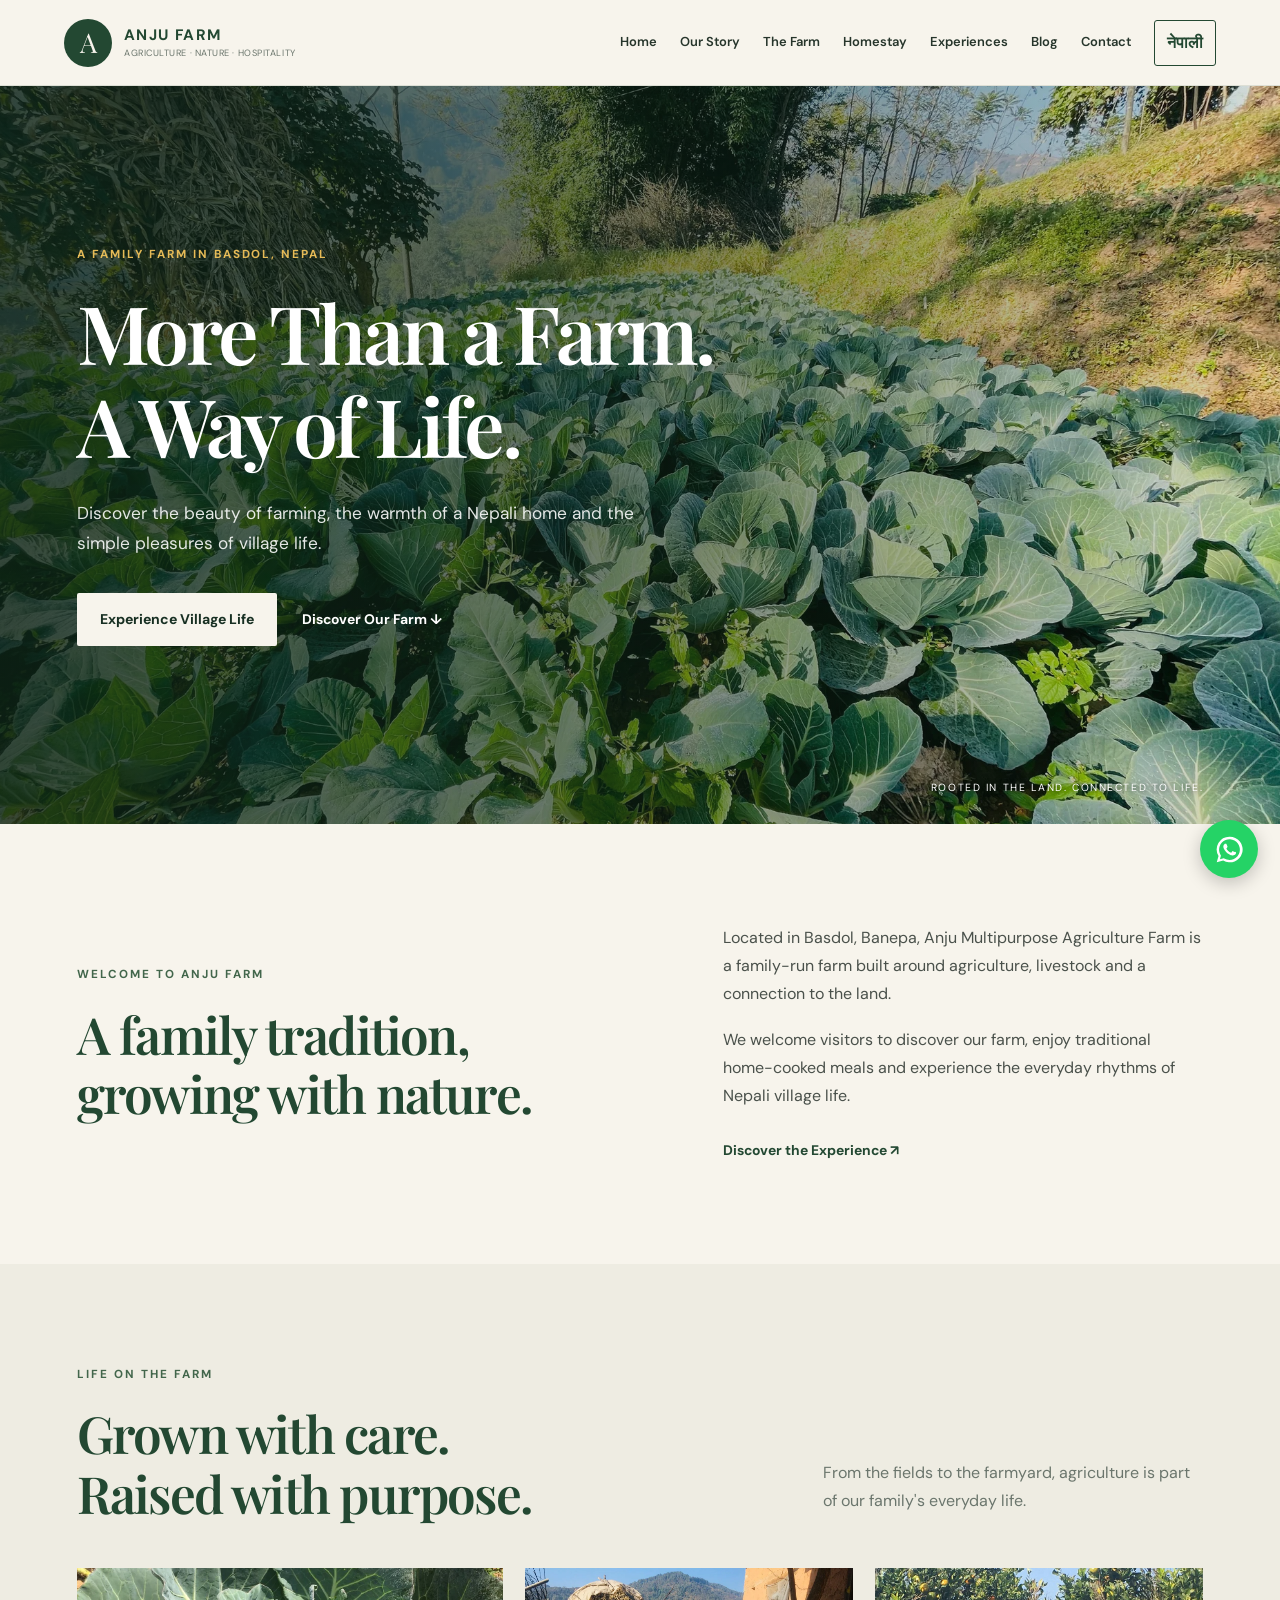
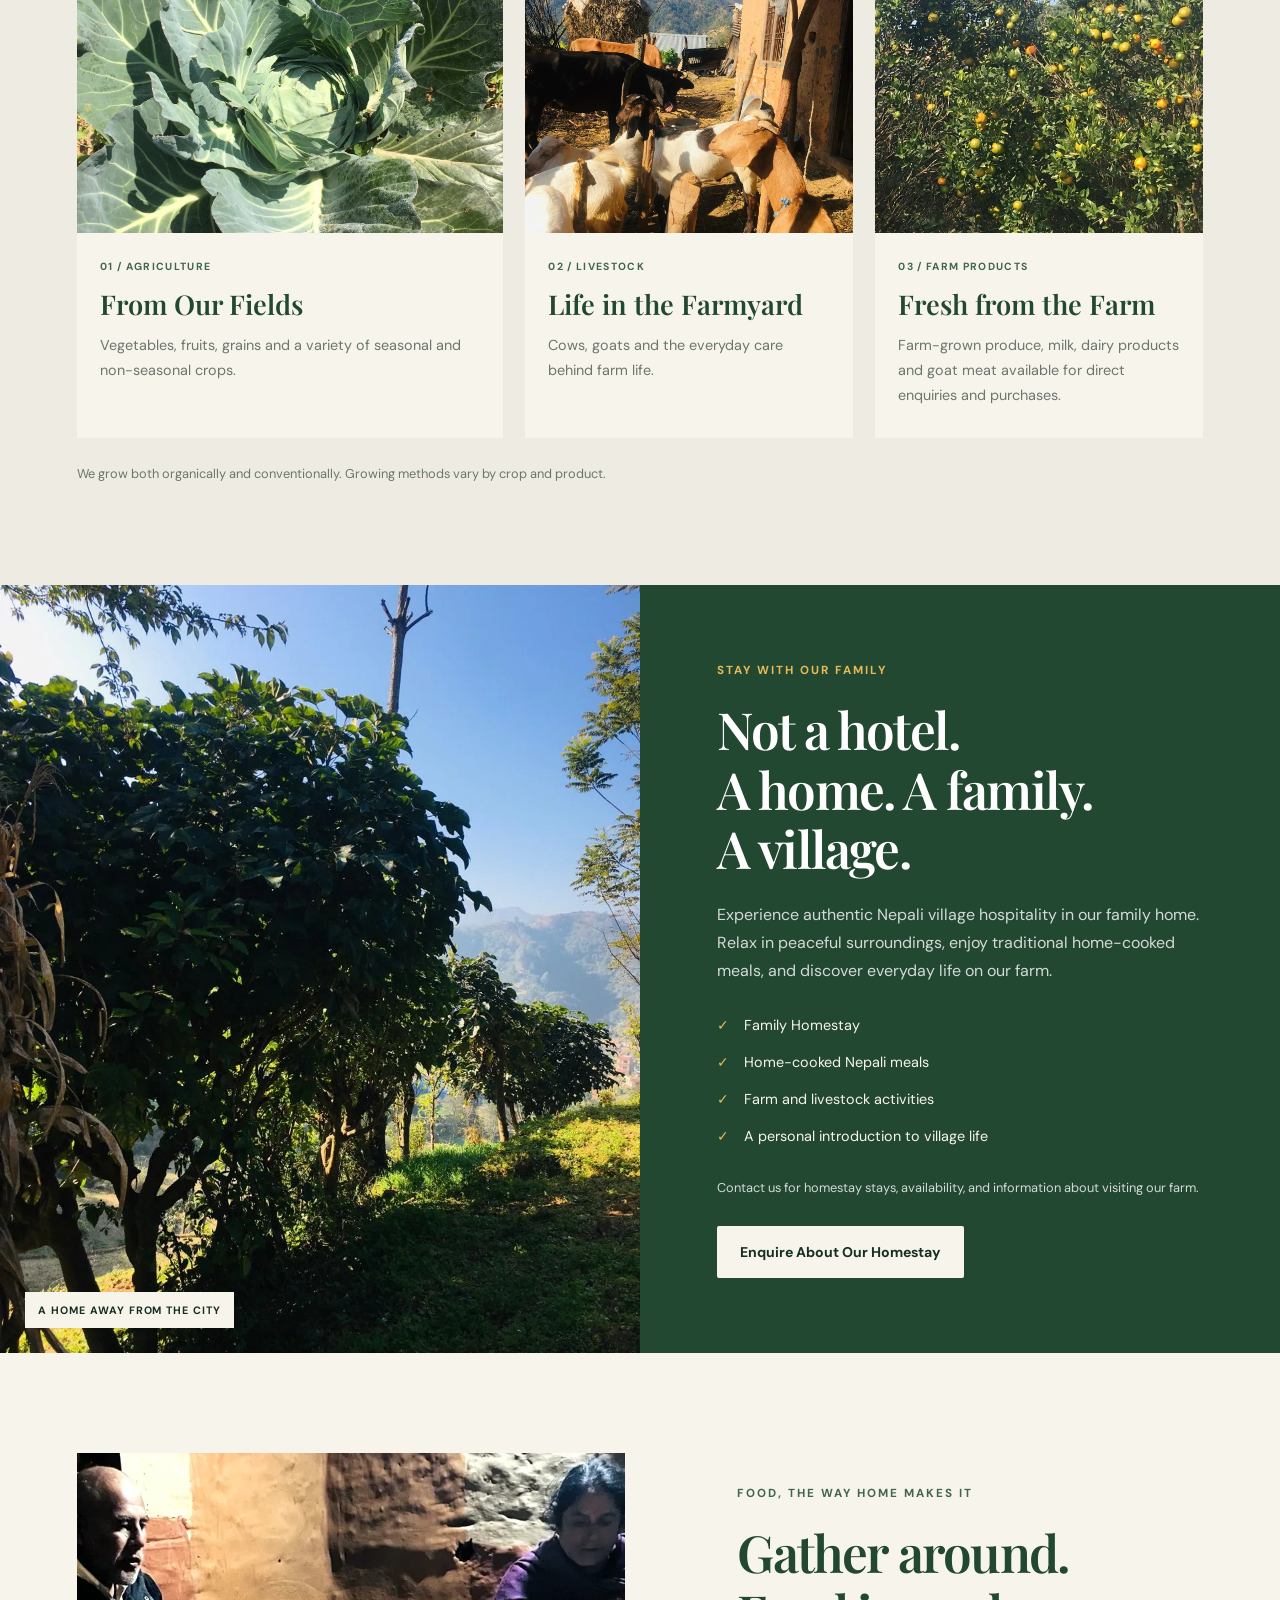
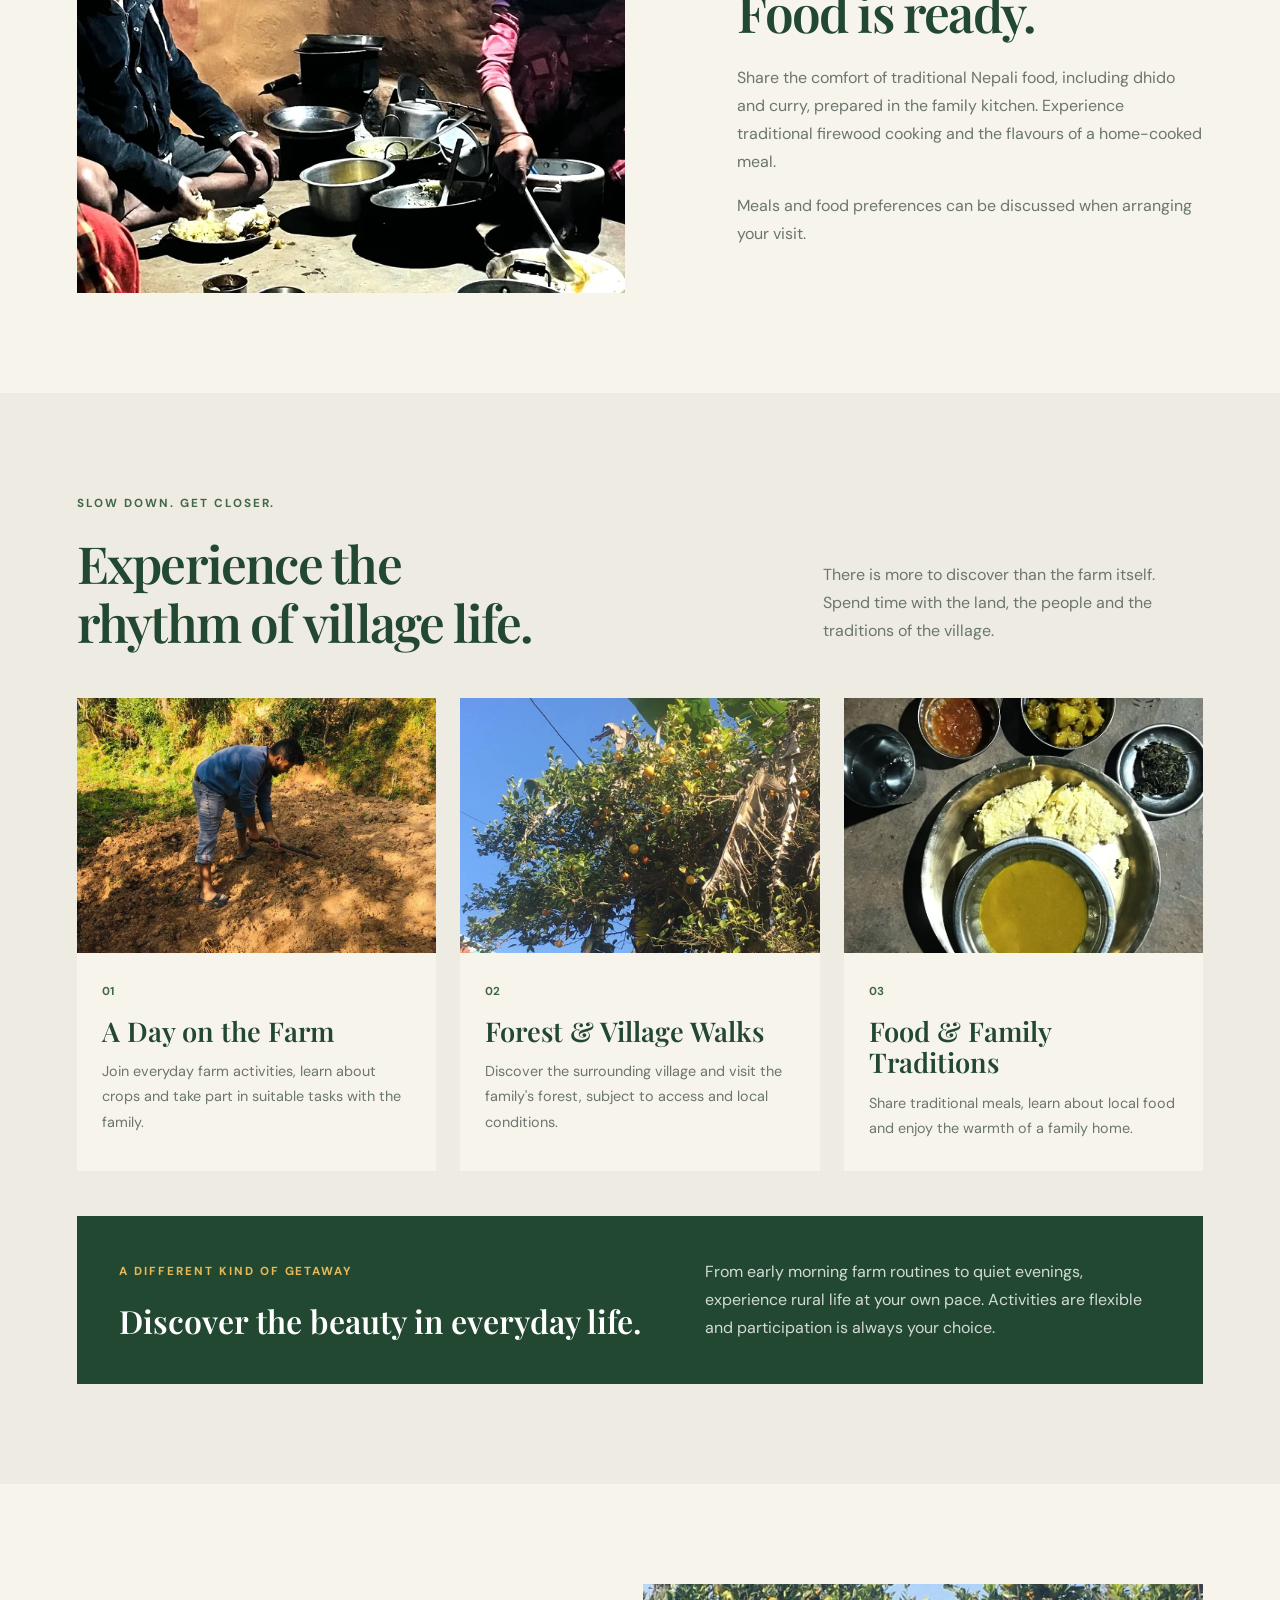
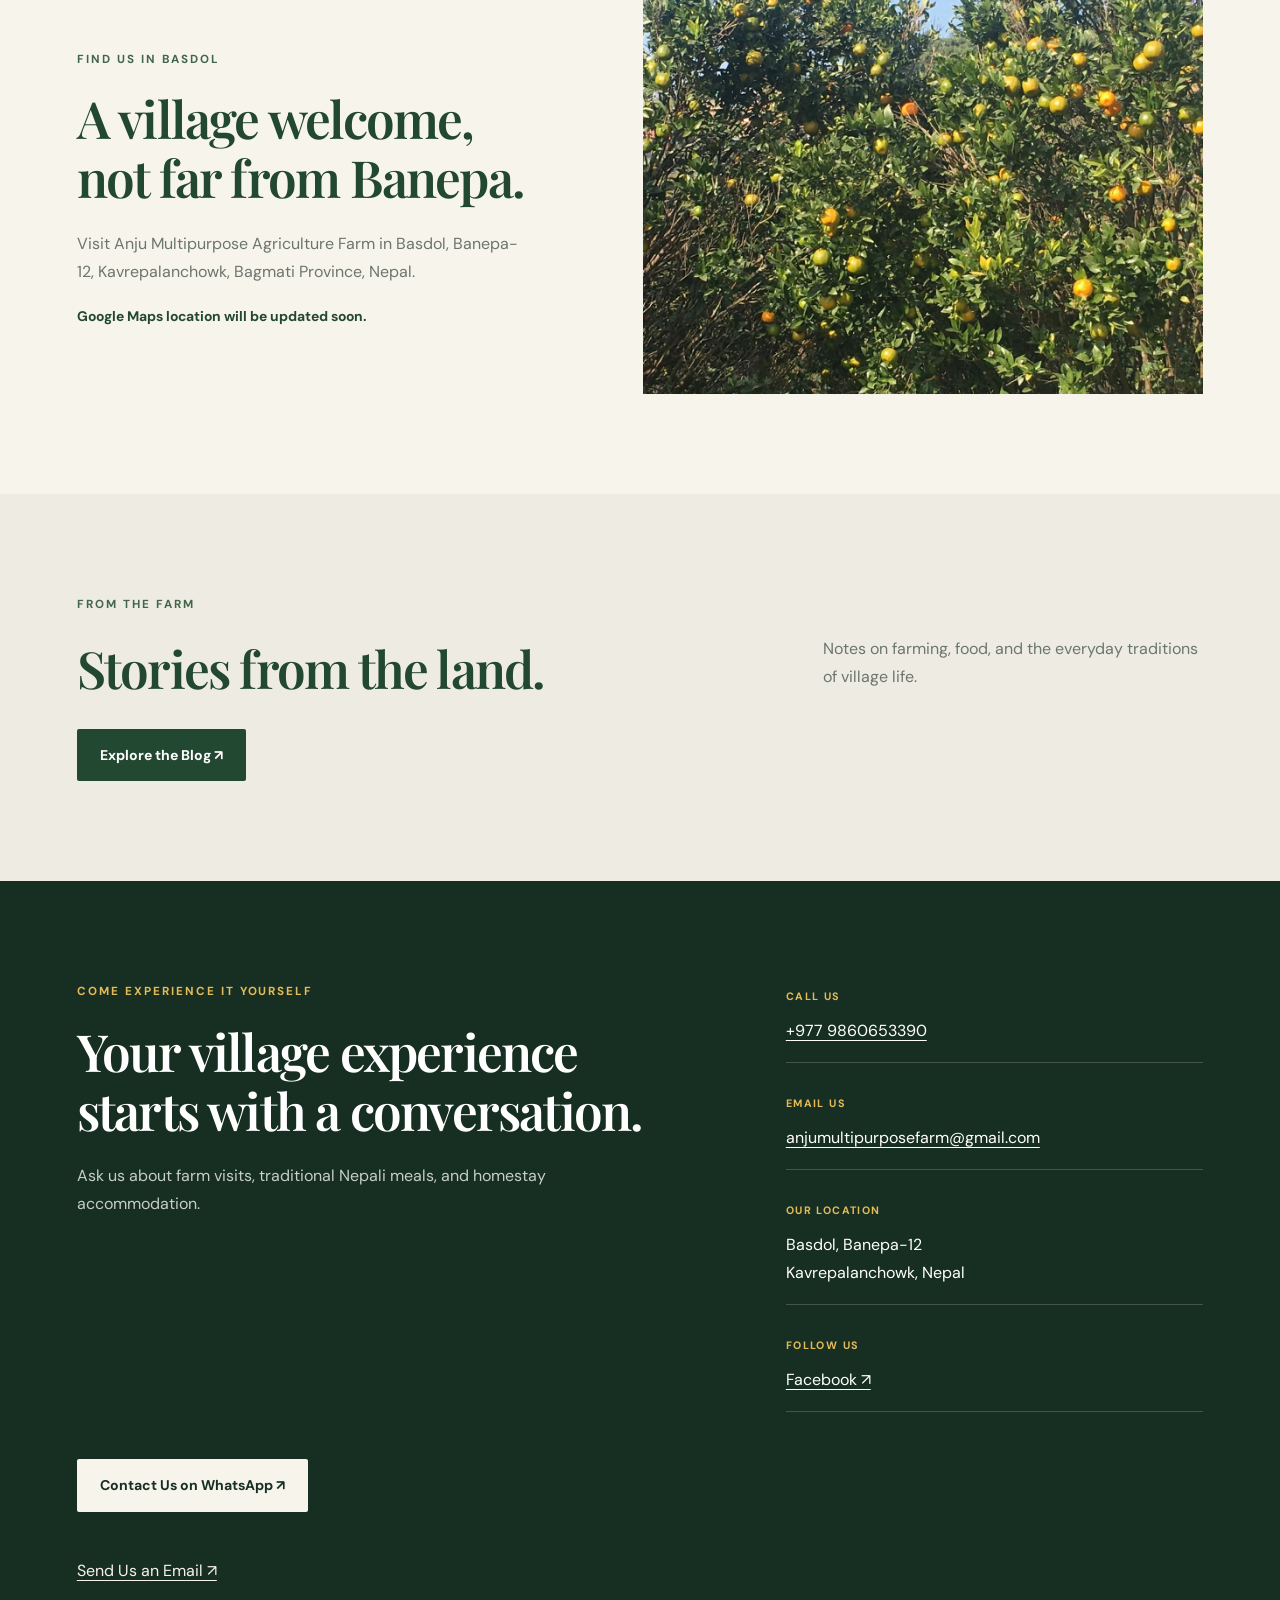
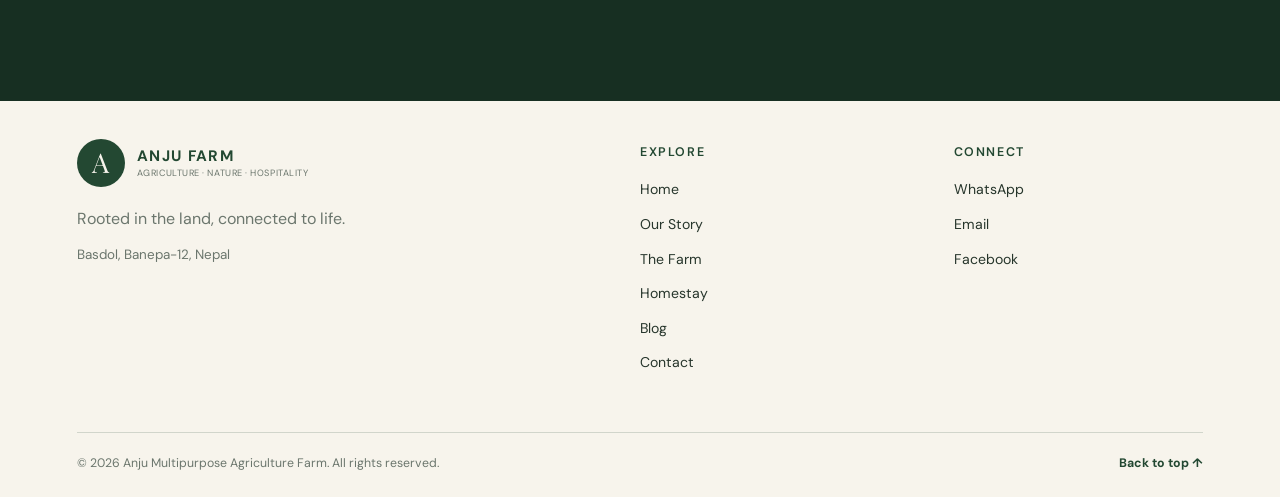
==== index.html @ e429a169 "fix nepali" ====
<!DOCTYPE html>

<html lang="en">
<head>
<meta charset="utf-8"/>
<meta content="width=device-width, initial-scale=1.0" name="viewport"/>
<meta content="#234832" name="theme-color"/>
<title>Anju Multipurpose Agriculture Farm | Farm &amp; Homestay in Basdol</title>
<meta content="Discover Anju Multipurpose Agriculture Farm in Basdol, Banepa, Nepal. Explore family farming, fresh farm products, livestock, traditional Nepali food and homestay experiences." name="description"/>
<link href="https://anjumultipurposefarm.com/" rel="canonical"/>
<meta content="Anju Multipurpose Agriculture Farm | Farm &amp; Homestay in Basdol" property="og:title"/>
<meta content="Experience family farming, traditional Nepali food and homestay experiences in Basdol, Banepa, Nepal." property="og:description"/>
<meta content="https://anjumultipurposefarm.com/" property="og:url"/>
<link href="images/favicon.svg" rel="icon" type="image/svg+xml"/>
<link href="https://fonts.googleapis.com" rel="preconnect"/>
<link crossorigin="" href="https://fonts.gstatic.com" rel="preconnect"/>
<link href="https://fonts.googleapis.com/css2?family=DM+Sans:wght@400;500;600;700&amp;family=Playfair+Display:wght@500;600;700&amp;display=swap" rel="stylesheet"/>
<link href="css/style.css" rel="stylesheet"/>
<script defer="" src="js/script.js?v=ne-final-2"></script>
</head>
<body>
<header class="site-header">
<a aria-label="Anju Farm home" class="brand" href="#home">
<span class="brand-mark">A</span>
<span class="brand-text">
<strong data-en="ANJU FARM" data-ne="अञ्जु फार्म">ANJU FARM</strong>
<small data-en="AGRICULTURE · NATURE · HOSPITALITY" data-ne="कृषि · प्रकृति · आतिथ्य">AGRICULTURE · NATURE · HOSPITALITY</small>
</span>
</a>
<button aria-expanded="false" aria-label="Open navigation" class="menu-toggle" id="menu-toggle">
<span></span><span></span><span></span>
</button>
<nav class="nav-links" id="nav-links">
<a data-en="Home" data-ne="गृहपृष्ठ" href="#home">Home</a>
<a data-en="Our Story" data-ne="हाम्रो कथा" href="#about">Our Story</a>
<a data-en="The Farm" data-ne="हाम्रो फार्म" href="#farm">The Farm</a>
<a data-en="Homestay" data-ne="होमस्टे" href="#homestay">Homestay</a>
<a data-en="Experiences" data-ne="अनुभवहरू" href="#experiences">Experiences</a>
<a data-en="Blog" data-ne="ब्लग" href="blog.html">Blog</a>
<a data-en="Contact" data-ne="सम्पर्क" href="#contact">Contact</a>
<button aria-label="Switch language" class="language-toggle" id="language-toggle" type="button">नेपाली</button>
</nav>
</header>
<main>
<section class="hero" id="home">
<div class="hero-background"></div>
<div class="hero-content">
<span class="eyebrow light-eyebrow" data-en="A FAMILY FARM IN BASDOL, NEPAL" data-ne="नेपालको बाँसडोलमा अवस्थित पारिवारिक कृषि फार्म">A FAMILY FARM IN BASDOL, NEPAL</span>
<h1 data-en="More Than a Farm.&lt;br&gt;A Way of Life." data-ne="फार्म मात्र होइन।&lt;br&gt;जीवन जिउने एउटा शैली।">More Than a Farm.<br/>A Way of Life.</h1>
<p data-en="Discover the beauty of farming, the warmth of a Nepali home and the simple pleasures of village life." data-ne="खेतीपातीको सौन्दर्य, नेपाली घरको आत्मीयता र गाउँले जीवनका ससाना खुसीहरू अनुभव गर्नुहोस्।">Discover the beauty of farming, the warmth of a Nepali home and the simple pleasures of village life.</p>
<div class="hero-actions">
<a class="button button-light" data-en="Experience Village Life" data-ne="गाउँले जीवनको अनुभव लिनुहोस्" href="#homestay">Experience Village Life</a>
<a class="text-link light-link" data-en="Discover Our Farm ↓" data-ne="हाम्रो फार्म घुम्नुहोस् ↓" href="#farm">Discover Our Farm ↓</a>
</div>
</div>
<div class="hero-caption">
<span data-en="ROOTED IN THE LAND. CONNECTED TO LIFE." data-ne="माटोसँग जोडिएको। जीवनसँग गाँसिएको।">ROOTED IN THE LAND. CONNECTED TO LIFE.</span>
</div>
</section>
<section class="intro section-padding" id="about">
<div class="intro-copy">
<span class="eyebrow" data-en="WELCOME TO ANJU FARM" data-ne="अञ्जु फार्ममा स्वागत छ">WELCOME TO ANJU FARM</span>
<h2 data-en="A family tradition, growing with nature." data-ne="प्रकृतिसँगै मौलाउँदै आएको हाम्रो पारिवारिक परम्परा।">A family tradition, growing with nature.</h2>
</div>
<div class="intro-description">
<p data-en="Located in Basdol, Banepa, Anju Multipurpose Agriculture Farm is a family-run farm built around agriculture, livestock and a connection to the land." data-ne="बनेपाको बाँसडोलमा अवस्थित अञ्जु बहुउद्देश्यीय कृषि फार्म खेतीपाती, पशुपालन र माटोसँगको गहिरो सम्बन्धमा आधारित पारिवारिक फार्म हो।">Located in Basdol, Banepa, Anju Multipurpose Agriculture Farm is a family-run farm built around agriculture, livestock and a connection to the land.</p>
<p data-en="We welcome visitors to discover our farm, enjoy traditional home-cooked meals and experience the everyday rhythms of Nepali village life." data-ne="हाम्रो फार्म घुम्न, घरमै पकाइएका परम्परागत नेपाली परिकारको स्वाद लिन र गाउँले जीवनको दैनिकी नजिकबाट अनुभव गर्न हामी तपाईंलाई हार्दिक स्वागत गर्दछौँ।">We welcome visitors to discover our farm, enjoy traditional home-cooked meals and experience the everyday rhythms of Nepali village life.</p>
<a class="text-link" data-en="Discover the Experience ↗" data-ne="अनुभवहरूबारे जान्नुहोस् ↗" href="#experiences">Discover the Experience ↗</a>
</div>
</section>
<section class="farm-section section-padding" id="farm">
<div class="section-heading">
<div>
<span class="eyebrow" data-en="LIFE ON THE FARM" data-ne="हाम्रो फार्मको दैनिकी">LIFE ON THE FARM</span>
<h2 data-en="Grown with care.&lt;br&gt;Raised with purpose." data-ne="माया र मेहनतले उब्जाइएको।&lt;br&gt;स्याहारले हुर्काइएको।">Grown with care.<br/>Raised with purpose.</h2>
</div>
<p data-en="From the fields to the farmyard, agriculture is part of our family's everyday life." data-ne="खेतबारीदेखि गोठसम्म, खेतीपाती र पशुपालन हाम्रो परिवारको दैनिकीसँग जोडिएका छन्।">From the fields to the farmyard, agriculture is part of our family's everyday life.</p>
</div>
<div class="farm-grid">
<article class="farm-card farm-card-large">
<img alt="Cabbage growing at Anju Multipurpose Agriculture Farm" loading="lazy" src="images/cabbage-cultivation.webp"/>
<div class="farm-card-content">
<span class="card-number">01 / AGRICULTURE</span>
<h3 data-en="From Our Fields" data-ne="हाम्रै खेतबारीबाट">From Our Fields</h3>
<p data-en="Vegetables, fruits, grains and a variety of seasonal and non-seasonal crops." data-ne="तरकारी, फलफूल, अन्नबाली तथा विभिन्न मौसमी र बेमौसमी बालीहरूको खेती।">Vegetables, fruits, grains and a variety of seasonal and non-seasonal crops.</p>
</div>
</article>
<article class="farm-card">
<img alt="Goats raised at Anju Multipurpose Agriculture Farm" loading="lazy" src="images/farm-goats.webp"/>
<div class="farm-card-content">
<span class="card-number">02 / LIVESTOCK</span>
<h3 data-en="Life in the Farmyard" data-ne="हाम्रो गोठको दैनिकी">Life in the Farmyard</h3>
<p data-en="Cows, goats and the everyday care behind farm life." data-ne="गाईबाख्राको पालनपोषण, स्याहारसुसार र दैनिक हेरचाह।">Cows, goats and the everyday care behind farm life.</p>
</div>
</article>
<article class="farm-card">
<img alt="Citrus fruit growing at Anju Farm" loading="lazy" src="images/citrus-orchard.webp"/>
<div class="farm-card-content">
<span class="card-number">03 / FARM PRODUCTS</span>
<h3 data-en="Fresh from the Farm" data-ne="हाम्रै फार्मका ताजा उत्पादन">Fresh from the Farm</h3>
<p data-en="Farm-grown produce, milk, dairy products and goat meat available for direct enquiries and purchases." data-ne="हाम्रो फार्ममा उत्पादित तरकारी, फलफूल, दूध, दुग्धजन्य पदार्थ तथा खसीको मासु खरिद गर्न वा थप जानकारी लिन हामीलाई सिधै सम्पर्क गर्नुहोस्।">Farm-grown produce, milk, dairy products and goat meat available for direct enquiries and purchases.</p>
</div>
</article>
</div>
<p class="farm-note" data-en="We grow both organically and conventionally. Growing methods vary by crop and product." data-ne="हामी प्राङ्गारिक र परम्परागत दुवै विधिबाट खेती गर्छौँ। खेती विधि बाली र उत्पादनअनुसार फरक हुन्छ।">We grow both organically and conventionally. Growing methods vary by crop and product.</p>
</section>
<section class="homestay-section" id="homestay">
<div class="homestay-image">
<img alt="Natural surroundings of Anju Farm" loading="lazy" src="images/farm-nature.webp"/>
<span class="image-label" data-en="A HOME AWAY FROM THE CITY" data-ne="सहरको कोलाहलबाट टाढा, आफ्नै घरजस्तो आत्मीयता।">A HOME AWAY FROM THE CITY</span>
</div>
<div class="homestay-copy">
<span class="eyebrow light-eyebrow" data-en="STAY WITH OUR FAMILY" data-ne="हाम्रो परिवारसँग बस्ने अनुभव">STAY WITH OUR FAMILY</span>
<h2 data-en="Not a hotel.&lt;br&gt;A home. A family.&lt;br&gt;A village." data-ne="होटल होइन।&lt;br&gt;आफ्नै घरजस्तो आत्मीयता।&lt;br&gt;परिवारको माया। गाउँको परिवेश।">Not a hotel.<br/>A home. A family.<br/>A village.</h2>
<p data-en="Experience authentic Nepali village hospitality in our family home. Relax in peaceful surroundings, enjoy traditional home-cooked meals, and discover everyday life on our farm." data-ne="हाम्रो पारिवारिक घरमा तपाईंलाई नेपाली गाउँको मौलिक होमस्टे अनुभवका लागि हार्दिक स्वागत छ। यहाँ तपाईं शान्त वातावरणमा आराम गर्न, घरमै पकाइएका परम्परागत नेपाली परिकारको स्वाद लिन र फार्मको दैनिक जीवनलाई नजिकबाट अनुभव गर्न सक्नुहुन्छ।">Experience authentic Nepali village hospitality in our family home. Relax in peaceful surroundings, enjoy traditional home-cooked meals, and discover everyday life on our farm.</p>
<ul class="homestay-list">
<li data-en="Family Homestay" data-ne="हाम्रो पारिवारिक होमस्टे">Family Homestay</li>
<li data-en="Home-cooked Nepali meals" data-ne="घरमै पकाइएका परम्परागत नेपाली परिकार">Home-cooked Nepali meals</li>
<li data-en="Farm and livestock activities" data-ne="खेतीपाती तथा पशुपालनका गतिविधिहरू">Farm and livestock activities</li>
<li data-en="A personal introduction to village life" data-ne="गाउँले जीवनलाई नजिकबाट चिन्ने अवसर">A personal introduction to village life</li>
</ul>
<p class="small-note" data-en="Contact us for homestay stays, availability, and information about visiting our farm." data-ne="हाम्रो पारिवारिक होमस्टेमा बसाइ, उपलब्धता तथा फार्म भ्रमणसम्बन्धी जानकारीका लागि हामीलाई सम्पर्क गर्नुहोस्।">Contact us for homestay stays, availability, and information about visiting our farm.</p>
<a class="button button-light" data-en="Enquire About Our Homestay" data-ne="होमस्टेबारे जानकारी लिनुहोस्" href="#contact">Enquire About Our Homestay</a>
</div>
</section>
<section class="food-section section-padding">
<div class="food-image">
<img alt="Family sharing a traditional Nepali meal at home" loading="lazy" src="images/anju-farm-traditional-family-meal.webp"/>
</div>
<div class="food-copy">
<span class="eyebrow" data-en="FOOD, THE WAY HOME MAKES IT" data-ne="घरकै स्वाद, परम्परागत शैलीमा">FOOD, THE WAY HOME MAKES IT</span>
<h2 data-en="Gather around.&lt;br&gt;Food is ready." data-ne="सँगै बसौँ।&lt;br&gt;खाना तयार छ।">Gather around.<br/>Food is ready.</h2>
<p data-en="Share the comfort of traditional Nepali food, including dhido and curry, prepared in the family kitchen. Experience traditional firewood cooking and the flavours of a home-cooked meal." data-ne="हाम्रो पारिवारिक भान्छामा तयार हुने ढिँडो, तरकारीलगायत परम्परागत नेपाली परिकारहरूको स्वाद लिनुहोस्। दाउराको चुलोमा पकाइने खानाको मौलिक स्वाद र नेपाली घरको आत्मीयता अनुभव गर्नुहोस्।">Share the comfort of traditional Nepali food, including dhido and curry, prepared in the family kitchen. Experience traditional firewood cooking and the flavours of a home-cooked meal.</p>
<p data-en="Meals and food preferences can be discussed when arranging your visit." data-ne="तपाईंको बसाइका लागि खानाको व्यवस्था तथा रोजाइबारे हामीसँग सल्लाह गर्न सक्नुहुन्छ।">Meals and food preferences can be discussed when arranging your visit.</p>
</div>
</section>
<section class="experiences-section section-padding" id="experiences">
<div class="section-heading">
<div>
<span class="eyebrow" data-en="SLOW DOWN. GET CLOSER." data-ne="फुर्सदले समय बिताऔँ। गाउँले जीवनलाई नजिकबाट चिनौँ।">SLOW DOWN. GET CLOSER.</span>
<h2 data-en="Experience the&lt;br&gt;rhythm of village life." data-ne="गाउँले जीवनको&lt;br&gt;आफ्नै लय अनुभव गर्नुहोस्।">Experience the<br/>rhythm of village life.</h2>
</div>
<p data-en="There is more to discover than the farm itself. Spend time with the land, the people and the traditions of the village." data-ne="हाम्रो फार्मसँगै यहाँको गाउँ, प्रकृति र स्थानीय परम्परालाई पनि नजिकबाट अनुभव गर्न सक्नुहुन्छ। गाउँका मानिसहरूसँग घुलमिल हुँदै यहाँको जीवनशैलीलाई चिन्ने अवसर पाउनुहोस्।">There is more to discover than the farm itself. Spend time with the land, the people and the traditions of the village.</p>
</div>
<div class="experience-grid">
<article class="experience-card">
<img alt="Everyday agricultural work at Anju Farm" loading="lazy" src="images/farm-work.webp"/>
<div class="experience-content">
<span>01</span>
<h3 data-en="A Day on the Farm" data-ne="फार्ममा बिताएको एक दिन">A Day on the Farm</h3>
<p data-en="Join everyday farm activities, learn about crops and take part in suitable tasks with the family." data-ne="फार्मका दैनिक गतिविधिमा सहभागी हुनुहोस्, विभिन्न बालीबारे जान्नुहोस् र परिवारसँग मिलेर खेतीपातीका कामहरू अनुभव गर्नुहोस्।">Join everyday farm activities, learn about crops and take part in suitable tasks with the family.</p>
</div>
</article>
<article class="experience-card">
<img alt="Green plants and natural scenery at Anju Farm" loading="lazy" src="images/farm-greenery.webp"/>
<div class="experience-content">
<span>02</span>
<h3 data-en="Forest &amp; Village Walks" data-ne="वन तथा गाउँको पैदल यात्रा">Forest &amp; Village Walks</h3>
<p data-en="Discover the surrounding village and visit the family's forest, subject to access and local conditions." data-ne="वरपरका गाउँबस्ती घुम्नुहोस् र स्थानीय अवस्था तथा पहुँचअनुसार परिवारको वन क्षेत्रको अवलोकन गर्नुहोस्।">Discover the surrounding village and visit the family's forest, subject to access and local conditions.</p>
</div>
</article>
<article class="experience-card">
<img alt="Traditional Nepali home-cooked meal served on a metal plate" loading="lazy" src="images/anju-farm-nepali-home-cooked-meal.webp"/>
<div class="experience-content">
<span>03</span>
<h3 data-en="Food &amp; Family Traditions" data-ne="परम्परागत खाना र पारिवारिक संस्कार">Food &amp; Family Traditions</h3>
<p data-en="Share traditional meals, learn about local food and enjoy the warmth of a family home." data-ne="परिवारसँग बसेर परम्परागत नेपाली परिकारको स्वाद लिनुहोस्, स्थानीय खानपानबारे जान्नुहोस् र नेपाली घरको आत्मीयता अनुभव गर्नुहोस्।">Share traditional meals, learn about local food and enjoy the warmth of a family home.</p>
</div>
</article>
</div>
<div class="daily-life">
<div>
<span class="eyebrow light-eyebrow" data-en="A DIFFERENT KIND OF GETAWAY" data-ne="दैनिकीबाट केही पल टाढा">A DIFFERENT KIND OF GETAWAY</span>
<h3 data-en="Discover the beauty in everyday life." data-ne="साधारण जीवनका असाधारण खुसीहरू अनुभव गर्नुहोस्।">Discover the beauty in everyday life.</h3>
</div>
<p data-en="From early morning farm routines to quiet evenings, experience rural life at your own pace. Activities are flexible and participation is always your choice." data-ne="बिहानको खेतीपातीदेखि साँझको शान्त वातावरणसम्म, गाउँले जीवनलाई आफ्नै गतिमा अनुभव गर्नुहोस्। यहाँका गतिविधिहरूमा तपाईं आफ्नो रुचि र सुविधाअनुसार सहभागी हुन सक्नुहुन्छ।">From early morning farm routines to quiet evenings, experience rural life at your own pace. Activities are flexible and participation is always your choice.</p>
</div>
</section>
<section class="location-section section-padding">
<div class="location-copy">
<span class="eyebrow" data-en="FIND US IN BASDOL" data-ne="हामीलाई बाँसडोलमा भेट्नुहोस्">FIND US IN BASDOL</span>
<h2 data-en="A village welcome,&lt;br&gt;not far from Banepa." data-ne="बनेपानजिकै,&lt;br&gt;गाउँको न्यानो आतिथ्य।">A village welcome,<br/>not far from Banepa.</h2>
<p data-en="Visit Anju Multipurpose Agriculture Farm in Basdol, Banepa-12, Kavrepalanchowk, Bagmati Province, Nepal." data-ne="बागमती प्रदेशको काभ्रेपलाञ्चोक जिल्लास्थित बनेपा–१२, बाँसडोलमा रहेको अञ्जु बहुउद्देश्यीय कृषि फार्ममा तपाईंलाई हार्दिक स्वागत छ।">Visit Anju Multipurpose Agriculture Farm in Basdol, Banepa-12, Kavrepalanchowk, Bagmati Province, Nepal.</p>
<span class="text-link" data-en="Google Maps location will be updated soon." data-ne="गुगल नक्सामा फार्मको सही स्थान अद्यावधिक गर्ने काम भइरहेको छ।">Google Maps location will be updated soon.</span>
</div>
<div class="location-image">
<img alt="Citrus orchard at Anju Farm" loading="lazy" src="images/citrus-orchard.webp"/>
</div>
</section>
<section class="blog-teaser section-padding" id="stories">
<span class="eyebrow" data-en="FROM THE FARM" data-ne="हाम्रो फार्मबाट">FROM THE FARM</span>
<div class="section-heading"><h2 data-en="Stories from the land." data-ne="माटोसँग जोडिएका कथाहरू।">Stories from the land.</h2><p data-en="Notes on farming, food, and the everyday traditions of village life." data-ne="खेतीपाती, खानपान र गाउँले जीवनका दैनिक परम्परासँग जोडिएका कथाहरू।">Notes on farming, food, and the everyday traditions of village life.</p></div>
<a class="button button-dark" data-en="Explore the Blog ↗" data-ne="हाम्रो ब्लग पढ्नुहोस् ↗" href="blog.html">Explore the Blog ↗</a>
</section>
<section class="contact-section section-padding" id="contact">
<div class="contact-heading">
<span class="eyebrow light-eyebrow" data-en="COME EXPERIENCE IT YOURSELF" data-ne="आउनुहोस्, आफैँ अनुभव गर्नुहोस्">COME EXPERIENCE IT YOURSELF</span>
<h2 data-en="Your village experience&lt;br&gt;starts with a conversation." data-ne="तपाईंको गाउँले जीवनको अनुभव&lt;br&gt;हामीसँगको कुराकानीबाट सुरु हुन्छ।">Your village experience<br/>starts with a conversation.</h2>
<p data-en="Ask us about farm visits, traditional Nepali meals, and homestay accommodation." data-ne="फार्म भ्रमण, परम्परागत नेपाली खाना तथा होमस्टेमा बसाइसम्बन्धी जानकारीका लागि हामीलाई सम्पर्क गर्नुहोस्।">Ask us about farm visits, traditional Nepali meals, and homestay accommodation.</p>
</div>
<div class="contact-details">
<div>
<span data-en="CALL US" data-ne="फोन गर्नुहोस्">CALL US</span>
<p><a href="tel:+9779860653390">+977 9860653390</a></p>
</div>
<div>
<span data-en="EMAIL US" data-ne="इमेल गर्नुहोस्">EMAIL US</span>
<p><a href="mailto:anjumultipurposefarm@gmail.com">anjumultipurposefarm@gmail.com</a></p>
</div>
<div>
<span data-en="OUR LOCATION" data-ne="हाम्रो स्थान">OUR LOCATION</span>
<p data-en="Basdol, Banepa-12&lt;br&gt;Kavrepalanchowk, Nepal" data-ne="बाँसडोल, बनेपा–१२&lt;br&gt;काभ्रेपलाञ्चोक, नेपाल">Basdol, Banepa-12<br/>Kavrepalanchowk, Nepal</p>
</div>
<div>
<span data-en="FOLLOW US" data-ne="हामीसँग सामाजिक सञ्जालमा जोडिनुहोस्">FOLLOW US</span>
<p><a href="https://www.facebook.com/people/Anju-Multipurpose-Agriculture-Farm/61569295839825/" rel="noopener noreferrer" target="_blank">Facebook ↗</a></p>
</div>
</div>
<a class="button button-light contact-button" data-en="Contact Us on WhatsApp ↗" data-ne="ह्वाट्सएपमा सम्पर्क गर्नुहोस् ↗" href="https://wa.me/9779869413425?text=Hello%21%20I%27d%20like%20to%20know%20more%20about%20Anju%20Farm." rel="noopener noreferrer" target="_blank">Contact Us on WhatsApp ↗</a>
<p><a data-en="Send Us an Email ↗" data-ne="इमेल पठाउनुहोस् ↗" href="mailto:anjumultipurposefarm@gmail.com">Send Us an Email ↗</a></p>
</section>
</main>
<footer class="site-footer">
<div class="footer-main">
<div class="footer-about">
<a class="brand footer-brand" href="#home">
<span class="brand-mark">A</span>
<span class="brand-text"><strong data-en="ANJU FARM" data-ne="अञ्जु फार्म">ANJU FARM</strong><small data-en="AGRICULTURE · NATURE · HOSPITALITY" data-ne="कृषि · प्रकृति · आतिथ्य">AGRICULTURE · NATURE · HOSPITALITY</small></span>
</a>
<p data-en="Rooted in the land, connected to life." data-ne="माटोसँग जोडिएको। जीवनसँग गाँसिएको।">Rooted in the land, connected to life.</p>
<p class="footer-place" data-en="Basdol, Banepa-12, Nepal" data-ne="बाँसडोल, बनेपा–१२, नेपाल">Basdol, Banepa-12, Nepal</p>
</div>
<div class="footer-column">
<h3 data-en="EXPLORE" data-ne="हाम्रो वेबसाइट">EXPLORE</h3>
<a data-en="Home" data-ne="गृहपृष्ठ" href="#home">Home</a>
<a data-en="Our Story" data-ne="हाम्रो कथा" href="#about">Our Story</a>
<a data-en="The Farm" data-ne="हाम्रो फार्म" href="#farm">The Farm</a>
<a data-en="Homestay" data-ne="होमस्टे" href="#homestay">Homestay</a>
<a data-en="Blog" data-ne="ब्लग" href="blog.html">Blog</a>
<a data-en="Contact" data-ne="सम्पर्क" href="#contact">Contact</a>
</div>
<div class="footer-column">
<h3 data-en="CONNECT" data-ne="हामीसँग जोडिनुहोस्">CONNECT</h3>
<a data-en="WhatsApp" data-ne="ह्वाट्सएप" href="https://wa.me/9779869413425?text=Hello%21%20I%27d%20like%20to%20know%20more%20about%20Anju%20Farm." rel="noopener noreferrer" target="_blank">WhatsApp</a>
<a data-en="Email" data-ne="इमेल" href="mailto:anjumultipurposefarm@gmail.com">Email</a>
<a data-en="Facebook" data-ne="फेसबुक" href="https://www.facebook.com/people/Anju-Multipurpose-Agriculture-Farm/61569295839825/" rel="noopener noreferrer" target="_blank">Facebook</a>
</div>
</div>
<div class="footer-bottom">
<span>© <span id="current-year"></span> <span data-en="Anju Multipurpose Agriculture Farm. All rights reserved." data-ne="अञ्जु बहुउद्देश्यीय कृषि फार्म। सर्वाधिकार सुरक्षित।">Anju Multipurpose Agriculture Farm. All rights reserved.</span></span>
<a data-en="Back to top ↑" data-ne="माथि जानुहोस् ↑" href="#home">Back to top ↑</a>
</div>
</footer>
<a aria-label="Chat with Anju Farm on WhatsApp" class="farm-whatsapp-float" href="https://wa.me/9779869413425?text=Hello%21%20I%27d%20like%20to%20know%20more%20about%20Anju%20Farm." rel="noopener noreferrer" target="_blank" title="Chat on WhatsApp"><svg aria-hidden="true" focusable="false" height="27" viewbox="0 0 32 32" width="27"><path d="M16 .8A15.1 15.1 0 0 0 3 23.6L.9 31l7.6-2A15.2 15.2 0 1 0 16 .8Zm0 27.6a12.3 12.3 0 0 1-6.3-1.7l-.5-.3-4.5 1.2 1.2-4.4-.3-.5A12.3 12.3 0 1 1 16 28.4Zm6.8-9.2c-.4-.2-2.2-1.1-2.5-1.2-.3-.1-.6-.2-.8.2-.2.3-1 1.2-1.2 1.4-.2.2-.4.3-.8.1-.4-.2-1.6-.6-3-1.9-1.1-1-1.9-2.2-2.1-2.6-.2-.4 0-.6.2-.8l.6-.7.4-.6c.1-.2 0-.5 0-.7l-1.1-2.6c-.3-.7-.6-.6-.8-.6h-.7c-.3 0-.7.1-1 .5-.3.4-1.3 1.3-1.3 3.1s1.3 3.6 1.5 3.8c.2.2 2.6 4 6.3 5.5.9.4 1.6.6 2.2.7.9.3 1.7.2 2.3.1.7-.1 2.2-.9 2.5-1.8.3-.9.3-1.7.2-1.8-.1-.2-.3-.3-.7-.5Z" fill="currentColor"></path></svg></a>
</body>
</html>
---- css/style.css ----
:root {
  --green: #234832;
  --green-dark: #172f22;
  --green-light: #42664b;
  --cream: #f7f4ec;
  --cream-dark: #ece7da;
  --yellow: #e6bb57;
  --white: #fff;
  --text: #26352b;
  --muted: #6b766d;
  --serif: "Playfair Display", Georgia, serif;
  --sans: "DM Sans", Arial, sans-serif;
  --container: 1180px;
}

* {
  box-sizing: border-box;
}

html {
  scroll-behavior: smooth;
  scroll-padding-top: 95px;
}

body {
  margin: 0;
  color: var(--text);
  background: var(--cream);
  font-family: var(--sans);
  font-size: 16px;
  line-height: 1.75;
}

body, button, a {
  -webkit-tap-highlight-color: transparent;
}

img {
  display: block;
  width: 100%;
  height: 100%;
  object-fit: cover;
}

a {
  color: inherit;
  text-decoration: none;
}

button {
  font: inherit;
}

h1, h2, h3, p {
  margin-top: 0;
}

h1, h2, h3 {
  font-family: var(--serif);
  font-weight: 600;
  line-height: 1.16;
}

h1 {
  font-size: clamp(3rem, 6.3vw, 6rem);
  letter-spacing: -0.045em;
}

h2 {
  margin-bottom: 22px;
  font-size: clamp(2.3rem, 4vw, 4rem);
  letter-spacing: -0.035em;
}

h3 {
  font-size: 1.7rem;
}

p {
  color: var(--muted);
}

.section-padding {
  padding: 100px max(6%, calc((100% - var(--container)) / 2));
}

.site-header {
  position: sticky;
  z-index: 20;
  top: 0;
  display: flex;
  min-height: 86px;
  align-items: center;
  justify-content: space-between;
  gap: 24px;
  padding: 12px max(5%, calc((100% - 1280px) / 2));
  background: var(--cream);
  border-bottom: 1px solid rgba(35, 72, 50, 0.12);
}

.brand {
  display: inline-flex;
  align-items: center;
  gap: 12px;
  flex-shrink: 0;
}

.brand-mark {
  display: grid;
  width: 48px;
  height: 48px;
  place-items: center;
  color: var(--cream);
  background: var(--green);
  border-radius: 50%;
  font-family: var(--serif);
  font-size: 1.7rem;
}

.brand-text {
  display: flex;
  flex-direction: column;
  line-height: 1.4;
}

.brand-text strong {
  color: var(--green);
  font-size: 0.95rem;
  letter-spacing: 0.09em;
}

.brand-text small {
  color: var(--muted);
  font-size: 0.57rem;
  letter-spacing: 0.06em;
}

.nav-links {
  display: flex;
  align-items: center;
  gap: 23px;
}

.nav-links a {
  font-size: 0.81rem;
  font-weight: 600;
  transition: color 0.2s;
}

.nav-links a:hover,
.text-link:hover {
  color: #9a7424;
}

.language-toggle {
  padding: 8px 12px;
  color: var(--green);
  background: transparent;
  border: 1px solid var(--green);
  border-radius: 3px;
  cursor: pointer;
  font-weight: 600;
}

.menu-toggle {
  display: none;
}

.hero {
  position: relative;
  display: flex;
  min-height: min(760px, 82vh);
  align-items: center;
  overflow: hidden;
  color: var(--white);
  background: var(--green-dark);
}

.hero-background {
  position: absolute;
  inset: 0;
  background:
    linear-gradient(90deg, rgba(13, 35, 22, 0.83) 0%, rgba(13, 35, 22, 0.56) 48%, rgba(13, 35, 22, 0.1) 100%),
    url("../images/vegetable-fields.webp") center 52% / cover no-repeat;
  transform: scale(1.01);
}

.hero-content {
  position: relative;
  z-index: 1;
  width: min(850px, 90%);
  padding: 100px 0 120px;
  margin-left: max(6%, calc((100% - var(--container)) / 2));
}

.eyebrow {
  display: block;
  margin-bottom: 20px;
  color: var(--green-light);
  font-size: 0.73rem;
  font-weight: 700;
  letter-spacing: 0.17em;
}

.light-eyebrow {
  color: var(--yellow);
}

.hero h1 {
  max-width: 850px;
  margin-bottom: 26px;
  color: var(--white);
}

.hero-content > p {
  max-width: 570px;
  color: rgba(255, 255, 255, 0.88);
  font-size: 1.08rem;
}

.hero-actions {
  display: flex;
  align-items: center;
  flex-wrap: wrap;
  gap: 25px;
  margin-top: 35px;
}

.button {
  display: inline-flex;
  min-height: 51px;
  align-items: center;
  justify-content: center;
  padding: 13px 22px;
  border: 1px solid transparent;
  border-radius: 2px;
  font-size: 0.88rem;
  font-weight: 700;
  transition: transform 0.2s, background 0.2s;
}

.button:hover {
  transform: translateY(-2px);
}

.button-light {
  color: var(--green-dark);
  background: var(--cream);
}

.button-light:hover {
  background: var(--yellow);
}

.button-dark {
  color: var(--white);
  background: var(--green);
}

.button-dark:hover {
  background: var(--green-light);
}

.text-link {
  display: inline-block;
  color: var(--green);
  font-size: 0.87rem;
  font-weight: 700;
}

.light-link {
  color: var(--white);
}

.hero-caption {
  position: absolute;
  right: 6%;
  bottom: 27px;
  color: rgba(255, 255, 255, 0.85);
  font-size: 0.65rem;
  letter-spacing: 0.15em;
}

.intro {
  display: grid;
  grid-template-columns: 1fr 0.9fr;
  align-items: center;
  gap: 10%;
  background: var(--cream);
}

.intro-copy h2 {
  max-width: 540px;
  margin-bottom: 0;
  color: var(--green);
}

.intro-description p {
  margin-bottom: 18px;
}

.intro-description .text-link {
  margin-top: 10px;
}

.farm-section {
  background: #eeece2;
}

.section-heading {
  display: flex;
  align-items: end;
  justify-content: space-between;
  gap: 40px;
  margin-bottom: 45px;
}

.section-heading h2 {
  margin-bottom: 0;
  color: var(--green);
}

.section-heading > p {
  max-width: 380px;
  margin-bottom: 8px;
}

.farm-grid {
  display: grid;
  grid-template-columns: 1.3fr 1fr 1fr;
  gap: 22px;
}

.farm-card {
  overflow: hidden;
  background: var(--cream);
}

.farm-card > img {
  height: 265px;
  transition: transform 0.5s;
}

.farm-card:hover > img {
  transform: scale(1.035);
}

.farm-card-large > img {
  height: 265px;
}

.farm-card-content {
  padding: 25px 23px 29px;
}

.card-number {
  display: block;
  margin-bottom: 13px;
  color: var(--green-light);
  font-size: 0.65rem;
  font-weight: 700;
  letter-spacing: 0.13em;
}

.farm-card h3 {
  margin-bottom: 12px;
  color: var(--green);
}

.farm-card p {
  margin-bottom: 0;
  font-size: 0.9rem;
}

.farm-note {
  margin: 25px 0 0;
  font-size: 0.8rem;
}

.homestay-section {
  display: grid;
  min-height: 680px;
  grid-template-columns: 1fr 1fr;
  background: var(--green);
}

.homestay-image {
  position: relative;
  min-height: 620px;
}

.homestay-image img {
  position: absolute;
  inset: 0;
}

.image-label {
  position: absolute;
  bottom: 25px;
  left: 25px;
  padding: 9px 13px;
  color: var(--green-dark);
  background: var(--cream);
  font-size: 0.67rem;
  font-weight: 700;
  letter-spacing: 0.09em;
}

.homestay-copy {
  align-self: center;
  padding: 75px clamp(35px, 6vw, 95px);
  color: var(--white);
}

.homestay-copy h2 {
  color: var(--white);
}

.homestay-copy > p {
  color: rgba(255, 255, 255, 0.8);
}

.homestay-list {
  display: grid;
  gap: 12px;
  padding: 0;
  margin: 28px 0;
  list-style: none;
}

.homestay-list li {
  position: relative;
  padding-left: 27px;
  color: var(--cream);
  font-size: 0.9rem;
}

.homestay-list li::before {
  position: absolute;
  left: 0;
  color: var(--yellow);
  content: "✓";
}

.homestay-copy .small-note {
  margin-bottom: 26px;
  font-size: 0.8rem;
}

.food-section {
  display: grid;
  grid-template-columns: 1fr 0.85fr;
  align-items: center;
  gap: 10%;
  background: var(--cream);
}

.food-image {
  height: 440px;
  overflow: hidden;
}

.food-copy h2 {
  color: var(--green);
}

.food-copy p {
  max-width: 500px;
}

.experiences-section {
  background: #eeece2;
}

.experience-grid {
  display: grid;
  grid-template-columns: repeat(3, 1fr);
  gap: 24px;
}

.experience-card {
  background: var(--cream);
}

.experience-card > img {
  height: 255px;
}

.experience-content {
  padding: 23px 25px 30px;
}

.experience-content > span {
  color: var(--green-light);
  font-size: 0.72rem;
  font-weight: 700;
}

.experience-content h3 {
  margin: 12px 0;
  color: var(--green);
}

.experience-content p {
  margin-bottom: 0;
  font-size: 0.9rem;
}

.daily-life {
  display: grid;
  grid-template-columns: 1fr 0.85fr;
  align-items: center;
  gap: 50px;
  padding: 42px;
  margin-top: 45px;
  color: var(--white);
  background: var(--green);
}

.daily-life h3 {
  margin-bottom: 0;
  font-size: 2rem;
}

.daily-life p {
  margin: 0;
  color: rgba(255, 255, 255, 0.8);
}

.location-section {
  display: grid;
  grid-template-columns: 0.85fr 1fr;
  align-items: center;
  gap: 8%;
  background: var(--cream);
}

.location-copy h2 {
  color: var(--green);
}

.location-copy > p {
  max-width: 450px;
}

.location-copy .button {
  margin-top: 14px;
}

.location-image {
  height: 410px;
  overflow: hidden;
}

.contact-section {
  display: grid;
  grid-template-columns: 1fr 0.7fr;
  gap: 45px 10%;
  color: var(--white);
  background: var(--green-dark);
}

.contact-heading h2 {
  color: var(--white);
}

.contact-heading > p {
  max-width: 550px;
  color: rgba(255, 255, 255, 0.76);
}

.contact-details {
  display: grid;
  gap: 25px;
  align-content: center;
}

.contact-details > div {
  padding-bottom: 17px;
  border-bottom: 1px solid rgba(255, 255, 255, 0.18);
}

.contact-details span {
  color: var(--yellow);
  font-size: 0.67rem;
  font-weight: 700;
  letter-spacing: 0.13em;
}

.contact-details p {
  margin: 8px 0 0;
  color: var(--white);
}

.contact-details a {
  text-decoration: underline;
  text-underline-offset: 4px;
}

.contact-button {
  justify-self: start;
}

.site-footer {
  padding: 38px max(6%, calc((100% - var(--container)) / 2)) 22px;
  background: var(--cream);
}

.footer-brand {
  margin-bottom: 18px;
}

.site-footer > p {
  max-width: 420px;
  font-size: 0.9rem;
}

.footer-bottom {
  display: flex;
  justify-content: space-between;
  gap: 20px;
  padding-top: 20px;
  margin-top: 25px;
  border-top: 1px solid rgba(35, 72, 50, 0.18);
  color: var(--muted);
  font-size: 0.77rem;
}

.footer-bottom a {
  color: var(--green);
  font-weight: 700;
}

[hidden] {
  display: none !important;
}

@media (max-width: 1050px) {
  .site-header {
    padding-right: 4%;
    padding-left: 4%;
  }

  .nav-links {
    gap: 13px;
  }

  .nav-links a {
    font-size: 0.75rem;
  }

  .section-padding {
    padding: 75px 5%;
  }

  .homestay-copy {
    padding: 55px 38px;
  }
}

@media (max-width: 800px) {
  .site-header {
    min-height: 76px;
  }

  .brand-mark {
    width: 42px;
    height: 42px;
  }

  .brand-text small {
    font-size: 0.5rem;
  }

  .menu-toggle {
    display: flex;
    width: 42px;
    height: 42px;
    flex-direction: column;
    justify-content: center;
    gap: 6px;
    padding: 9px;
    background: transparent;
    border: 1px solid rgba(35, 72, 50, 0.3);
    border-radius: 3px;
    cursor: pointer;
  }

  .menu-toggle span {
    display: block;
    width: 100%;
    height: 2px;
    background: var(--green);
  }

  .nav-links {
    position: absolute;
    top: 100%;
    right: 0;
    left: 0;
    display: none;
    align-items: stretch;
    gap: 0;
    padding: 10px 5% 22px;
    background: var(--cream);
    border-bottom: 1px solid var(--cream-dark);
    box-shadow: 0 15px 20px rgba(0, 0, 0, 0.07);
  }

  .nav-links.active {
    display: flex;
    flex-direction: column;
  }

  .nav-links a {
    padding: 11px 0;
    font-size: 0.9rem;
  }

  .language-toggle {
    align-self: flex-start;
    margin-top: 10px;
  }

  .hero {
    min-height: 680px;
  }

  .hero-background {
    background-position: 58% center;
  }

  .hero-content {
    width: 90%;
    padding: 80px 0 105px;
    margin-left: 5%;
  }

  .intro,
  .food-section,
  .location-section {
    grid-template-columns: 1fr;
    gap: 28px;
  }

  .farm-grid {
    grid-template-columns: repeat(2, minmax(0, 1fr));
  }

  .farm-card-large {
    grid-column: 1 / -1;
  }

  .farm-card-large > img {
    height: 320px;
  }

  .homestay-section {
    grid-template-columns: 1fr;
  }

  .homestay-image {
    min-height: 420px;
  }

  .homestay-copy {
    padding: 65px 6%;
  }

  .food-image {
    height: 350px;
  }

  .experience-grid {
    grid-template-columns: 1fr 1fr;
  }

  .experience-card:last-child {
    grid-column: 1 / -1;
  }

  .daily-life {
    grid-template-columns: 1fr;
    gap: 22px;
    padding: 32px;
  }

  .location-image {
    height: 350px;
  }

  .contact-section {
    grid-template-columns: 1fr;
    gap: 30px;
  }
}

@media (max-width: 520px) {
  body {
    font-size: 15px;
  }

  .brand-text strong {
    font-size: 0.82rem;
  }

  .brand-text small {
    max-width: 200px;
    font-size: 0.45rem;
  }

  .hero {
    min-height: 640px;
  }

  .hero-background {
    background-position: 60% center;
  }

  .hero h1 {
    font-size: clamp(2.8rem, 12vw, 4.2rem);
  }

  .hero-content > p {
    font-size: 0.98rem;
  }

  .hero-actions {
    align-items: flex-start;
    flex-direction: column;
    gap: 18px;
  }

  .hero-caption {
    right: 5%;
    left: 5%;
    font-size: 0.55rem;
  }

  .section-padding {
    padding: 60px 6%;
  }

  h2 {
    font-size: clamp(2.15rem, 10vw, 3rem);
  }

  .section-heading {
    align-items: flex-start;
    flex-direction: column;
    gap: 18px;
  }

  .farm-grid,
  .experience-grid {
    grid-template-columns: 1fr;
  }

  .farm-card-large,
  .experience-card:last-child {
    grid-column: auto;
  }

  .farm-card > img,
  .farm-card-large > img {
    height: 250px;
  }

  .experience-card > img {
    height: 230px;
  }

  .homestay-image {
    min-height: 330px;
  }

  .homestay-copy {
    padding: 55px 6%;
  }

  .food-image,
  .location-image {
    height: 280px;
  }

  .daily-life {
    padding: 27px 23px;
  }

  .daily-life h3 {
    font-size: 1.7rem;
  }

  .footer-bottom {
    flex-direction: column;
    gap: 10px;
  }
}

@media (prefers-reduced-motion: reduce) {
  html {
    scroll-behavior: auto;
  }

  *, *::before, *::after {
    transition-duration: 0.01ms !important;
  }
}

/* Accessibility and small-screen refinements */
:focus-visible {
  outline: 3px solid var(--yellow);
  outline-offset: 3px;
}

.contact-details a {
  overflow-wrap: anywhere;
}

.contact-details a:hover,
.footer-bottom a:hover {
  color: var(--yellow);
}

.contact-section .contact-button {
  grid-column: 1 / -1;
  margin-top: 2px;
}

@media (max-width: 800px) {
  .nav-links {
    max-height: calc(100dvh - 76px);
    overflow-y: auto;
  }
}

@media (max-width: 520px) {
  .site-header {
    gap: 12px;
  }

  .brand {
    min-width: 0;
  }

  .brand-text {
    min-width: 0;
  }

  .brand-text strong,
  .brand-text small {
    overflow-wrap: anywhere;
  }

  .contact-details {
    min-width: 0;
  }
}


/* Footer and blog additions */
.footer-main{display:grid;grid-template-columns:minmax(0,2fr) 1fr 1fr;gap:clamp(25px,5vw,90px);padding-bottom:32px}
.footer-about p{max-width:340px;margin:0 0 10px}
.footer-place{font-size:.84rem}
.footer-column{display:flex;flex-direction:column;align-items:flex-start;gap:10px}
.footer-column h3{font-family:var(--sans);font-size:.78rem;letter-spacing:.13em;color:var(--green);margin:6px 0 8px}
.footer-column a{font-size:.88rem;color:var(--text)}
.footer-column a:hover,.footer-bottom a:hover{color:#9a7424}
.blog-teaser{background:#eeece2}
.blog-teaser .section-heading{margin-bottom:30px}
.blog-hero{padding:95px max(6%,calc((100% - var(--container))/2));background:var(--green);color:var(--white)}
.blog-hero h1{font-size:clamp(2.7rem,6vw,5rem);max-width:750px}
.blog-hero p{color:rgba(255,255,255,.85);max-width:630px}
.blog-list{display:grid;grid-template-columns:repeat(3,minmax(0,1fr));gap:25px}
.blog-card{padding:30px;background:var(--white);display:flex;flex-direction:column}
.blog-card .eyebrow{margin-bottom:14px}
.blog-card h2{font-size:1.7rem}
.blog-card p{flex:1}
.blog-card .text-link{margin-top:10px}
.blog-article{max-width:850px;margin:auto;padding:85px 6%}
.blog-article h1{font-size:clamp(2.5rem,5vw,4rem);color:var(--green)}
.blog-article h2{font-size:1.8rem;margin-top:35px;color:var(--green)}
.blog-article p{font-size:1.05rem}
.blog-back{display:inline-block;margin-bottom:30px;color:var(--green);font-weight:700}
a:focus-visible,button:focus-visible{outline:3px solid var(--yellow);outline-offset:4px}
@media(max-width:800px){.footer-main{grid-template-columns:1fr 1fr}.footer-about{grid-column:1/-1}.blog-list{grid-template-columns:1fr}}
@media(max-width:520px){.footer-main{grid-template-columns:1fr;gap:25px}.footer-about{grid-column:auto}.blog-hero{padding:65px 6%}.blog-article{padding:55px 6%}}


/* Floating WhatsApp contact button */
.farm-whatsapp-float{position:fixed;right:22px;bottom:22px;z-index:9999;display:flex;align-items:center;justify-content:center;width:58px;height:58px;border-radius:50%;background:#25d366;color:#fff;box-shadow:0 5px 18px rgba(0,0,0,.22);transition:transform .2s ease,box-shadow .2s ease}
.farm-whatsapp-float:hover{transform:translateY(-3px);box-shadow:0 7px 22px rgba(0,0,0,.27)}
.farm-whatsapp-float:focus-visible{outline:3px solid #f4b942;outline-offset:3px}
@media(max-width:600px){.farm-whatsapp-float{right:16px;bottom:16px;width:54px;height:54px}}

/* Balanced polish: readability without layout changes */
.hero-caption { color: #fff; text-shadow: 0 1px 5px rgba(0,0,0,.65); }
.intro-description p { color: #4a514b; }
.contact-section > p a { color: #f7f3e9; text-decoration: underline; text-underline-offset: 4px; }
.contact-section > p a:hover { color: var(--yellow); }
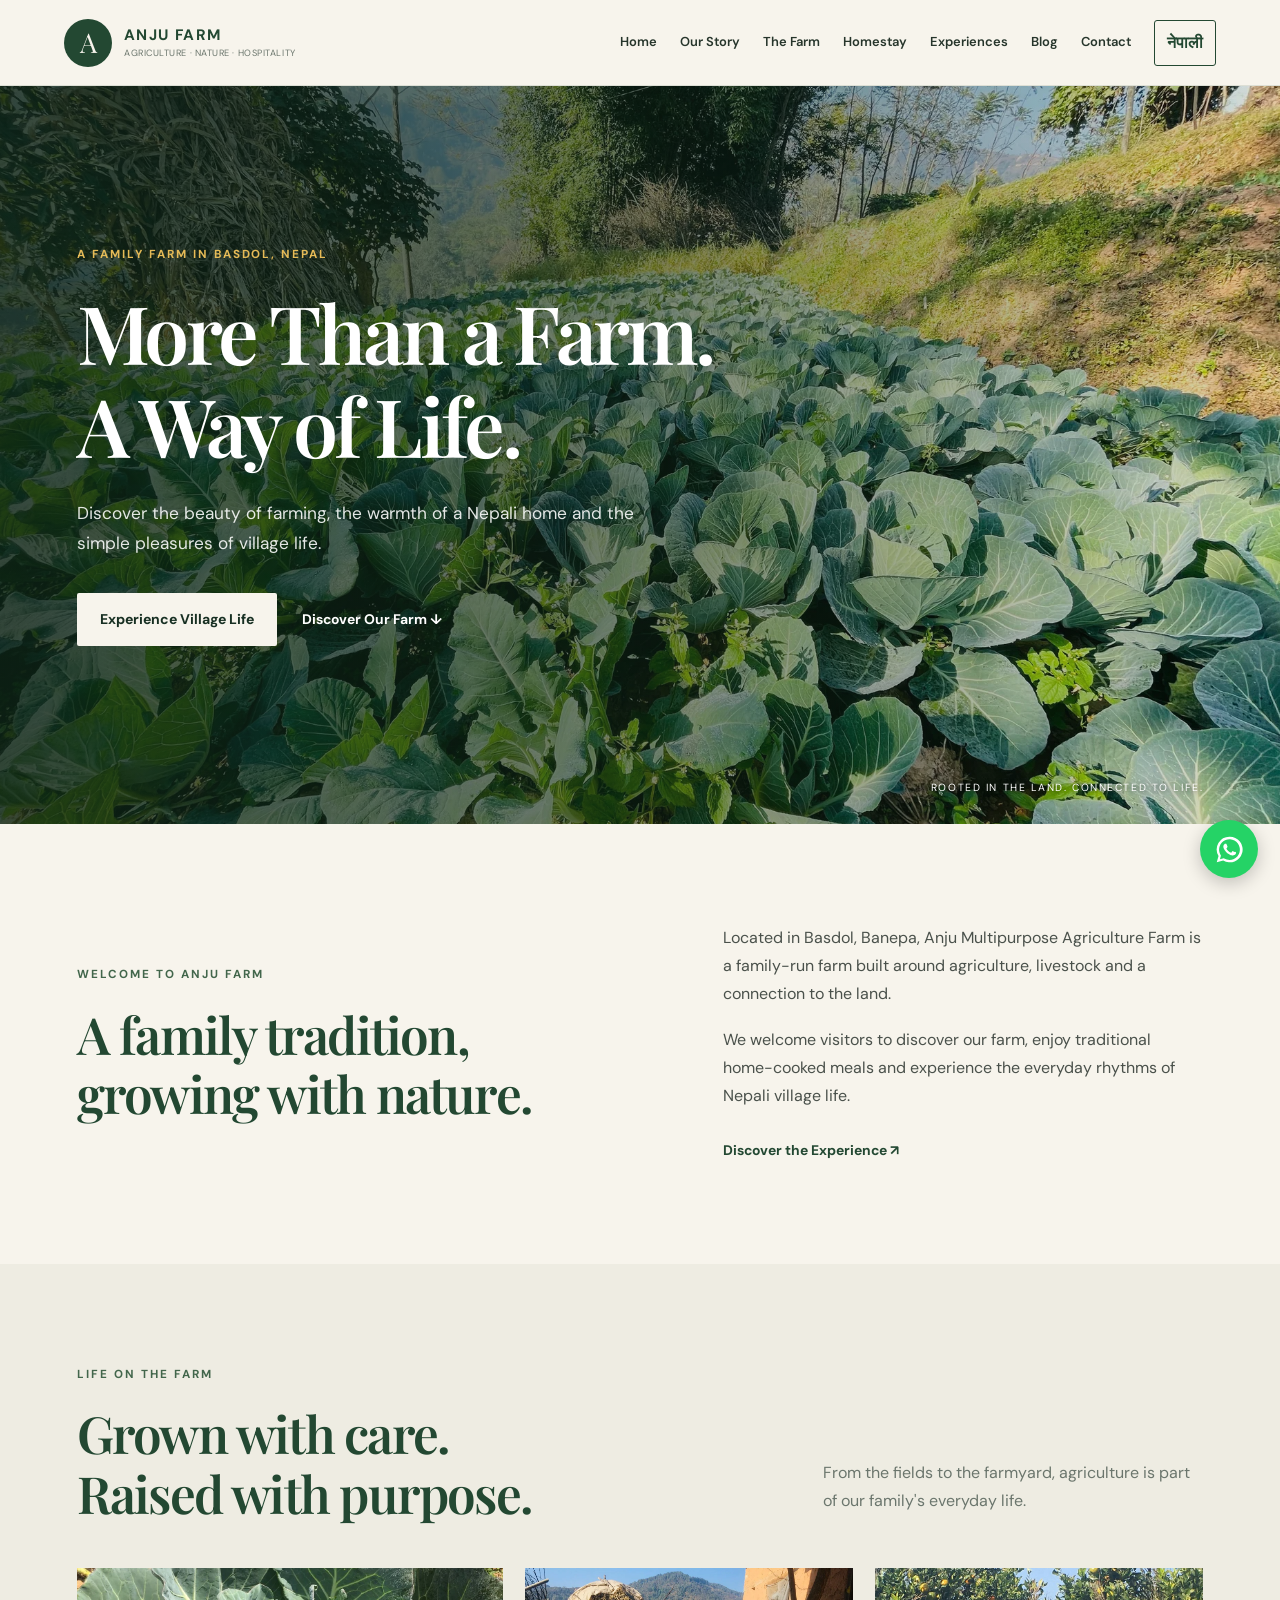
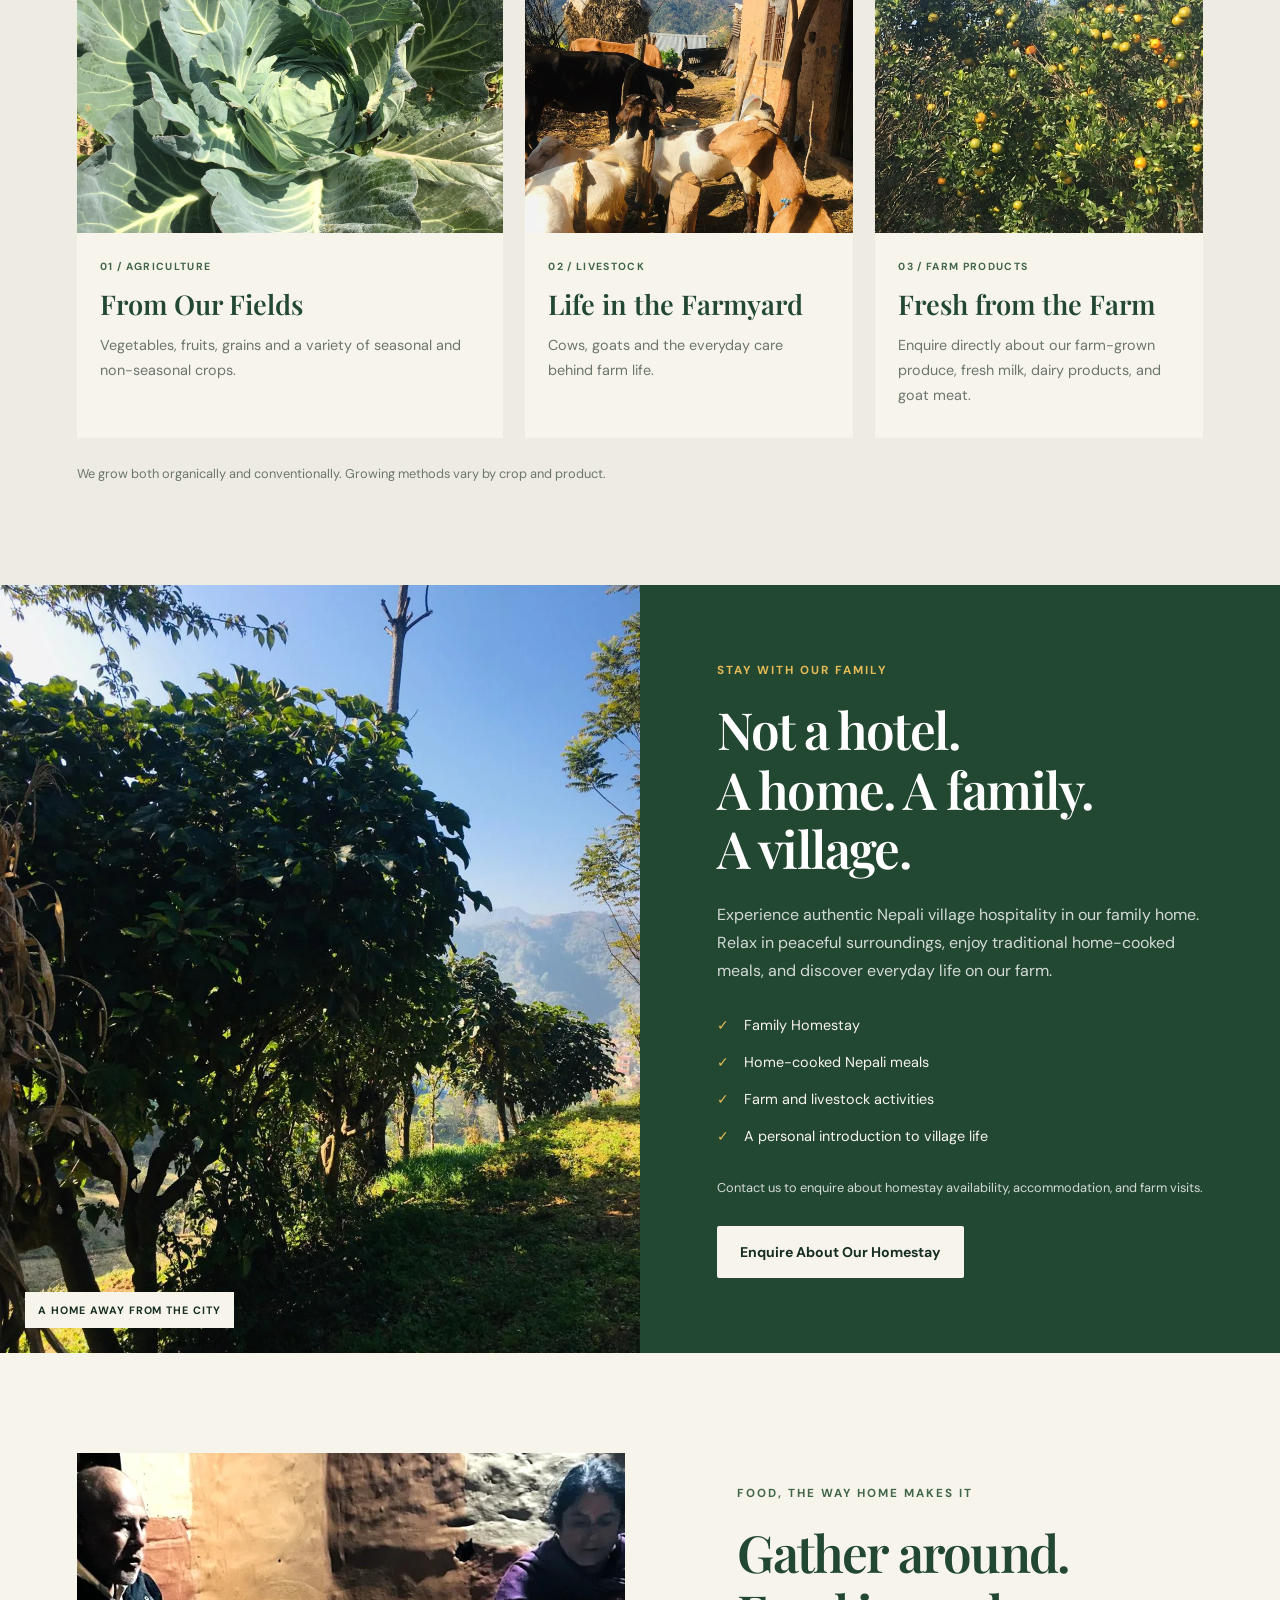
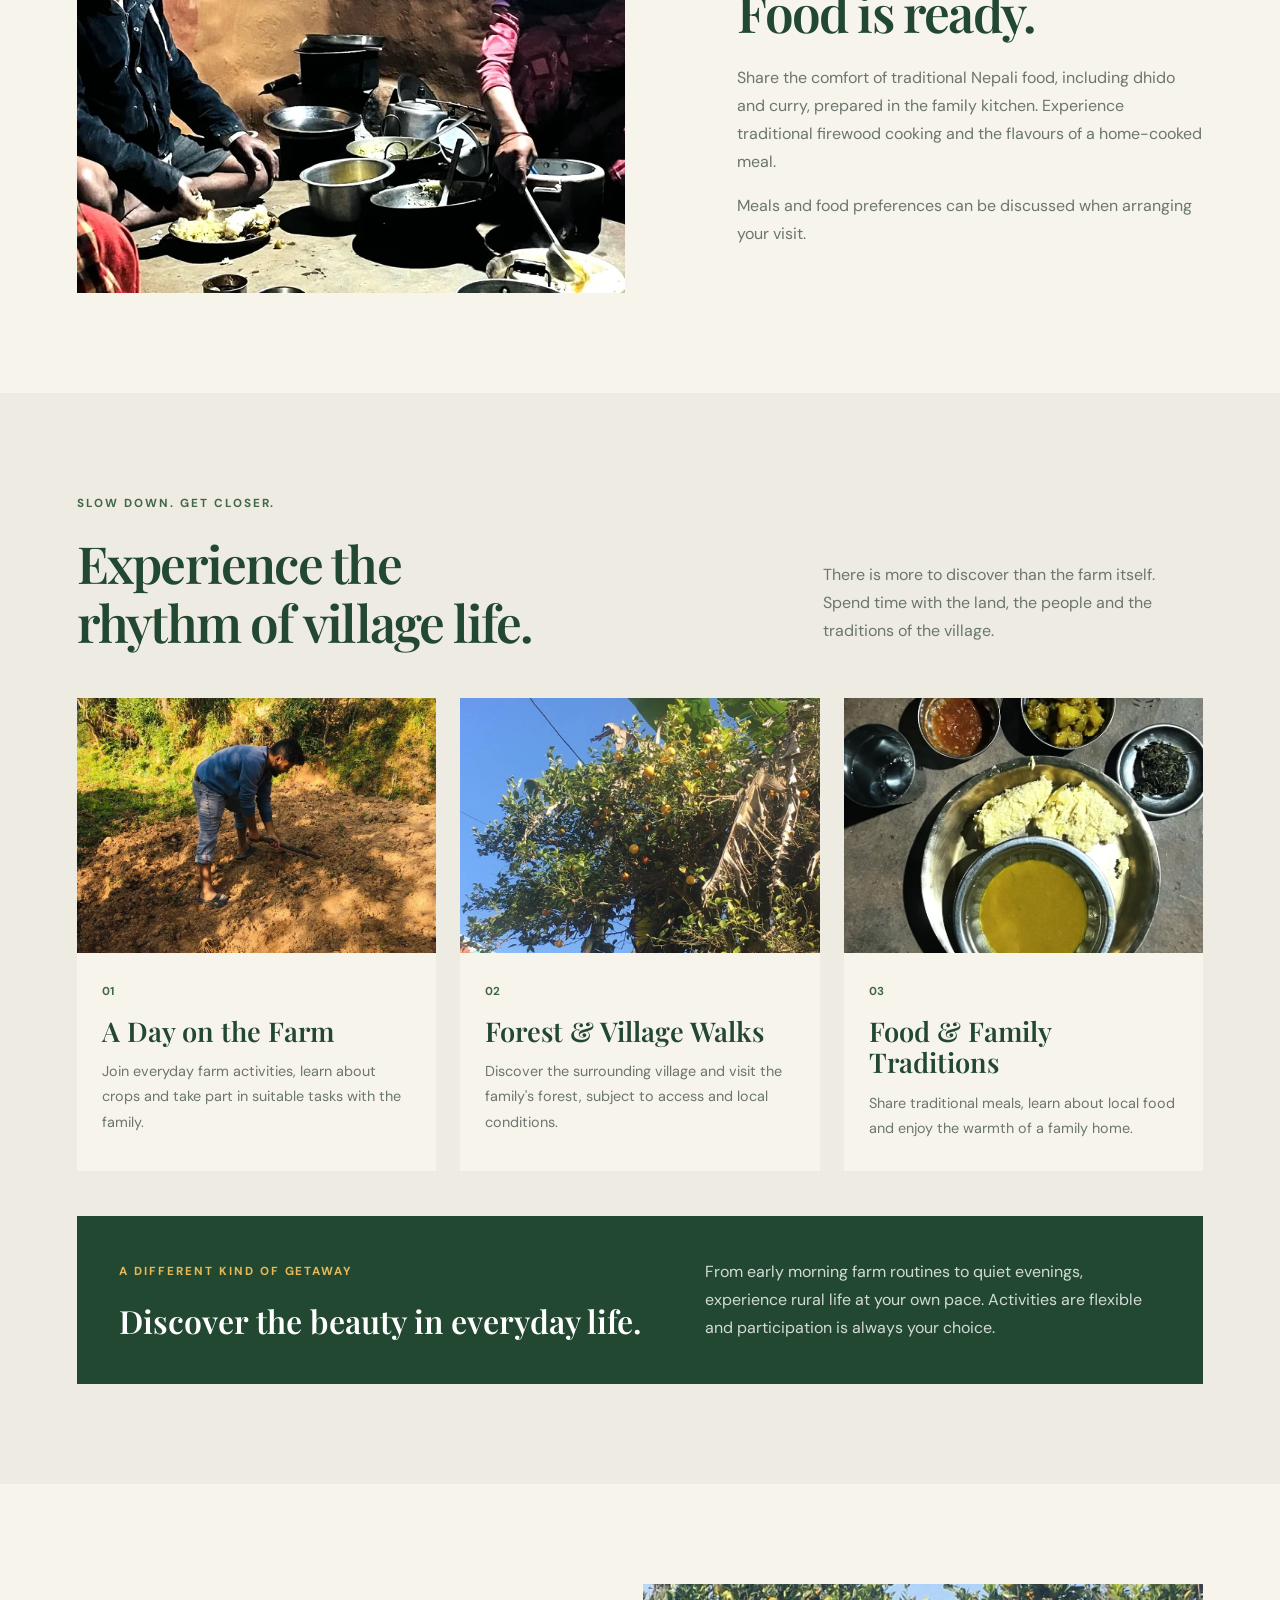
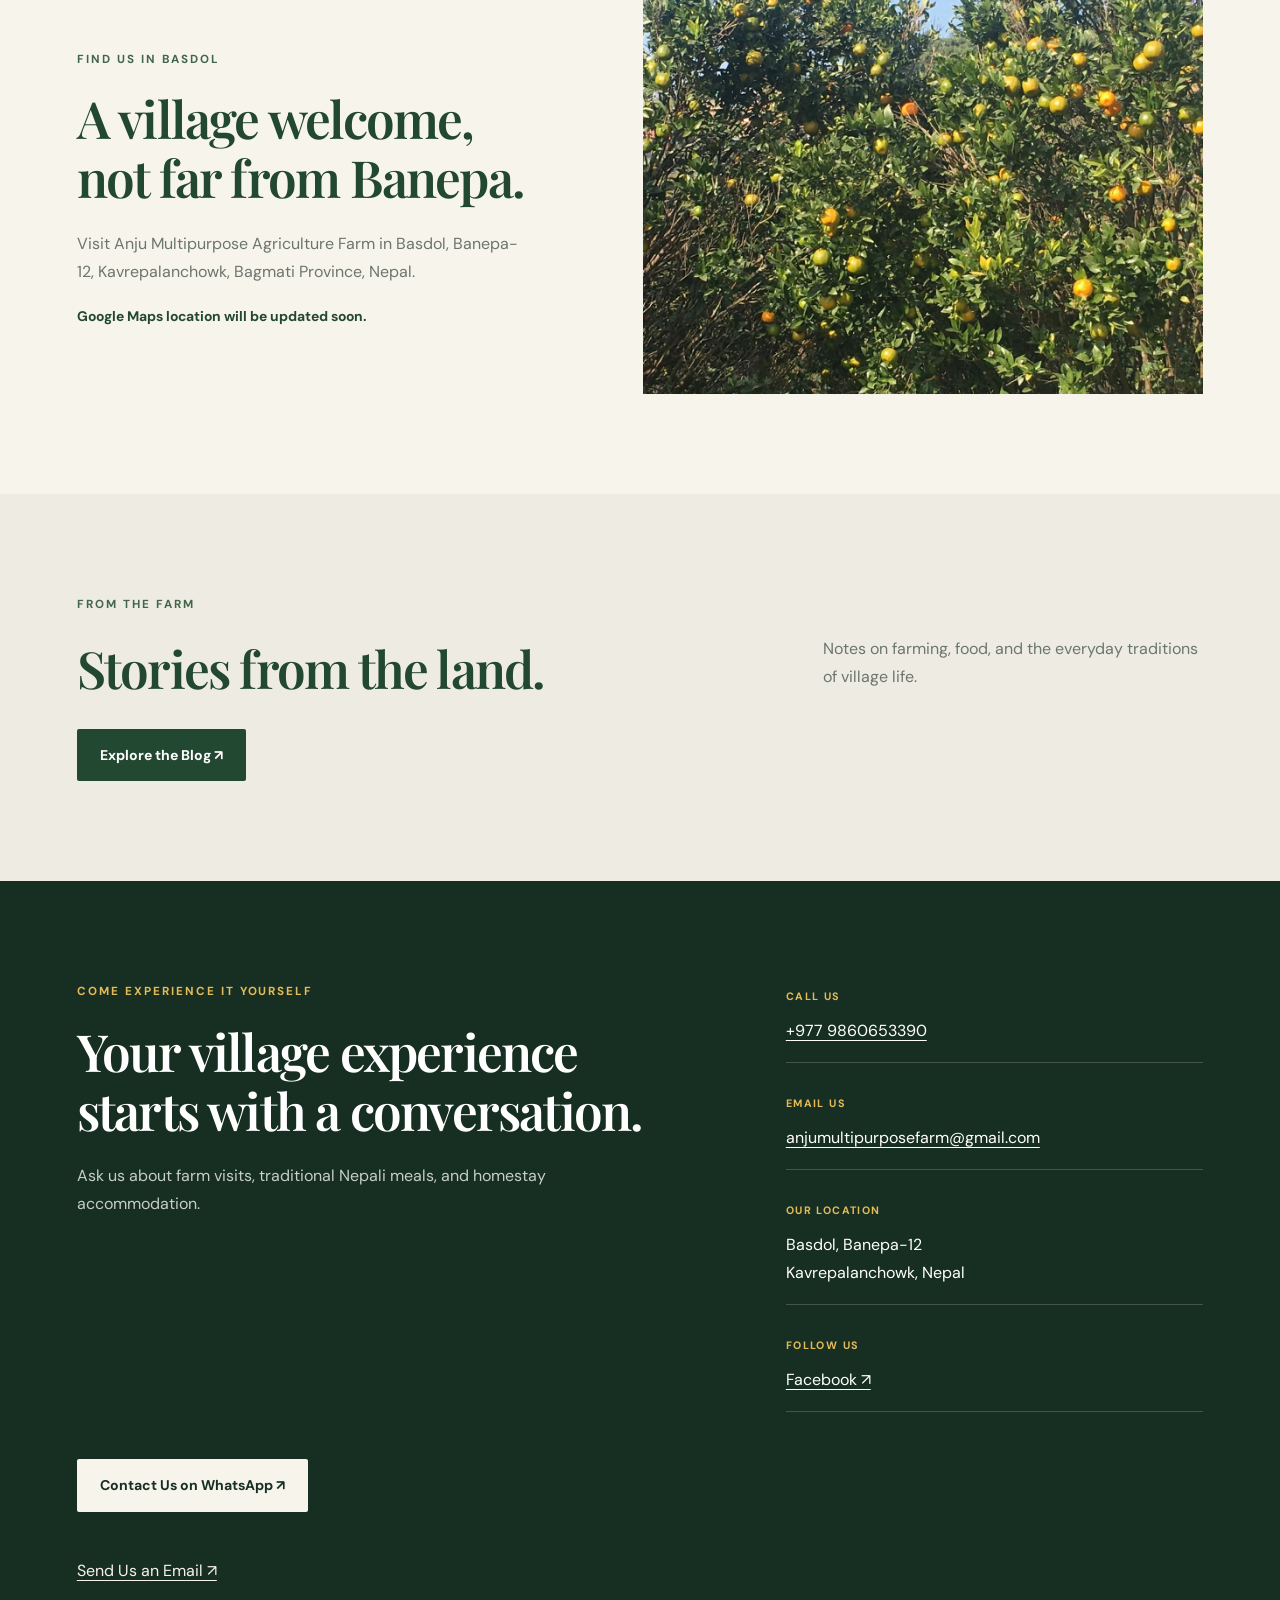
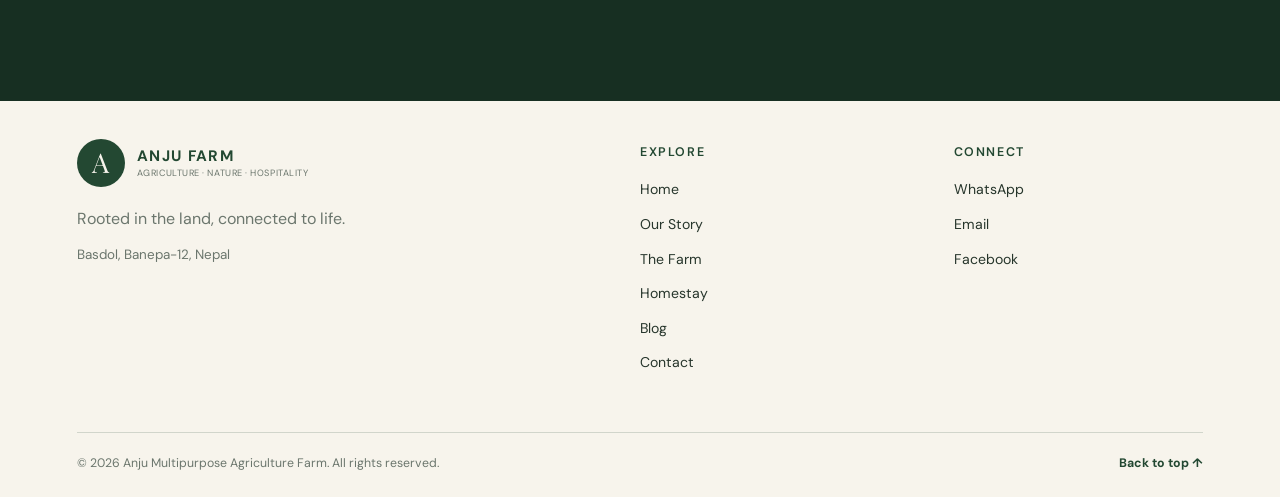
==== commit e6d8e53a: "fix small issues" ====
--- a/index.html
+++ b/index.html
@@ -7,18 +7,18 @@
 <meta content="width=device-width, initial-scale=1.0" name="viewport"/>
 <meta content="#234832" name="theme-color"/>
 <title>Anju Multipurpose Agriculture Farm | Farm &amp; Homestay in Basdol</title>
-<meta content="Discover Anju Multipurpose Agriculture Farm in Basdol, Banepa, Nepal. Explore family farming, fresh farm products, livestock, traditional Nepali food and homestay experiences." name="description"/>
-<link href="https://anjumultipurposefarm.com/" rel="canonical"/>
-<meta content="Anju Multipurpose Agriculture Farm | Farm &amp; Homestay in Basdol" property="og:title"/>
-<meta content="Experience family farming, traditional Nepali food and homestay experiences in Basdol, Banepa, Nepal." property="og:description"/>
-<meta content="https://anjumultipurposefarm.com/" property="og:url"/>
+<meta content="Discover Anju Multipurpose Agriculture Farm in Basdol, Banepa, Nepal. Explore family farming, fresh farm products, livestock, traditional Nepali food and homestay experiences." data-content-en="Discover Anju Multipurpose Agriculture Farm in Basdol, Banepa, Nepal. Explore family farming, fresh farm products, livestock, traditional Nepali food and homestay experiences." data-content-ne="बनेपा–१२, बाँसडोलस्थित अञ्जु बहुउद्देश्यीय कृषि फार्ममा खेतीपाती, पशुपालन, ताजा कृषि उत्पादन, परम्परागत नेपाली खाना र पारिवारिक होमस्टेको अनुभव लिनुहोस्।" name="description"/>
+<link href="https://anju-multipurpose-farm-website.pages.dev/" rel="canonical"/>
+<meta content="Anju Farm | Farm &amp; Homestay in Basdol, Nepal" data-content-en="Anju Farm | Farm &amp; Homestay in Basdol, Nepal" data-content-ne="अञ्जु बहुउद्देश्यीय कृषि फार्म | बाँसडोल, बनेपा" property="og:title"/>
+<meta content="Experience authentic Nepali village life at Anju Farm. Discover family farming, traditional home-cooked meals, and a welcoming homestay in Basdol, Banepa." data-content-en="Experience authentic Nepali village life at Anju Farm. Discover family farming, traditional home-cooked meals, and a welcoming homestay in Basdol, Banepa." data-content-ne="बाँसडोल, बनेपामा खेतीपाती, परम्परागत नेपाली खाना र पारिवारिक होमस्टेको अनुभव लिनुहोस्।" property="og:description"/>
+<meta content="https://anju-multipurpose-farm-website.pages.dev/" property="og:url"/>
 <link href="images/favicon.svg" rel="icon" type="image/svg+xml"/>
 <link href="https://fonts.googleapis.com" rel="preconnect"/>
 <link crossorigin="" href="https://fonts.gstatic.com" rel="preconnect"/>
 <link href="https://fonts.googleapis.com/css2?family=DM+Sans:wght@400;500;600;700&amp;family=Playfair+Display:wght@500;600;700&amp;display=swap" rel="stylesheet"/>
 <link href="css/style.css" rel="stylesheet"/>
-<script defer="" src="js/script.js?v=ne-final-2"></script>
-</head>
+<script defer="" src="js/script.js?v=ne-audit-fix-4"></script>
+<meta content="website" property="og:type"/><meta content="Anju Farm" property="og:site_name"/><meta content="https://anju-multipurpose-farm-website.pages.dev/images/anju-farm-social-preview.jpg" property="og:image"/><meta content="1200" property="og:image:width"/><meta content="630" property="og:image:height"/><meta content="Green agricultural fields at Anju Farm in Basdol, Nepal" property="og:image:alt"/><meta content="summary_large_image" name="twitter:card"/><meta content="Anju Farm | Farm &amp; Homestay in Basdol, Nepal" name="twitter:title"/><meta content="Experience authentic Nepali village life at Anju Farm. Discover family farming, traditional home-cooked meals, and a welcoming homestay in Basdol, Banepa." name="twitter:description"/><meta content="https://anju-multipurpose-farm-website.pages.dev/images/anju-farm-social-preview.jpg" name="twitter:image"/></head>
 <body>
 <header class="site-header">
 <a aria-label="Anju Farm home" class="brand" href="#home">
@@ -79,27 +79,27 @@
 </div>
 <div class="farm-grid">
 <article class="farm-card farm-card-large">
-<img alt="Cabbage growing at Anju Multipurpose Agriculture Farm" loading="lazy" src="images/cabbage-cultivation.webp"/>
+<img alt="Cabbage growing at Anju Multipurpose Agriculture Farm" data-alt-en="Cabbage growing at Anju Multipurpose Agriculture Farm" data-alt-ne="अञ्जु फार्ममा बन्दाकोबी खेती" loading="lazy" src="images/cabbage-cultivation.webp"/>
 <div class="farm-card-content">
-<span class="card-number">01 / AGRICULTURE</span>
+<span class="card-number" data-en="01 / AGRICULTURE" data-ne="०१ / कृषि">01 / AGRICULTURE</span>
 <h3 data-en="From Our Fields" data-ne="हाम्रै खेतबारीबाट">From Our Fields</h3>
 <p data-en="Vegetables, fruits, grains and a variety of seasonal and non-seasonal crops." data-ne="तरकारी, फलफूल, अन्नबाली तथा विभिन्न मौसमी र बेमौसमी बालीहरूको खेती।">Vegetables, fruits, grains and a variety of seasonal and non-seasonal crops.</p>
 </div>
 </article>
 <article class="farm-card">
-<img alt="Goats raised at Anju Multipurpose Agriculture Farm" loading="lazy" src="images/farm-goats.webp"/>
+<img alt="Goats raised at Anju Multipurpose Agriculture Farm" data-alt-en="Goats raised at Anju Multipurpose Agriculture Farm" data-alt-ne="अञ्जु फार्ममा पालिएका बाख्राहरू" loading="lazy" src="images/farm-goats.webp"/>
 <div class="farm-card-content">
-<span class="card-number">02 / LIVESTOCK</span>
+<span class="card-number" data-en="02 / LIVESTOCK" data-ne="०२ / पशुपालन">02 / LIVESTOCK</span>
 <h3 data-en="Life in the Farmyard" data-ne="हाम्रो गोठको दैनिकी">Life in the Farmyard</h3>
 <p data-en="Cows, goats and the everyday care behind farm life." data-ne="गाईबाख्राको पालनपोषण, स्याहारसुसार र दैनिक हेरचाह।">Cows, goats and the everyday care behind farm life.</p>
 </div>
 </article>
 <article class="farm-card">
-<img alt="Citrus fruit growing at Anju Farm" loading="lazy" src="images/citrus-orchard.webp"/>
+<img alt="Citrus fruit growing at Anju Farm" data-alt-en="Citrus fruit growing at Anju Farm" data-alt-ne="अञ्जु फार्ममा फलेका अमिलो जातका फलफूल" loading="lazy" src="images/citrus-orchard.webp"/>
 <div class="farm-card-content">
-<span class="card-number">03 / FARM PRODUCTS</span>
+<span class="card-number" data-en="03 / FARM PRODUCTS" data-ne="०३ / फार्मका उत्पादन">03 / FARM PRODUCTS</span>
 <h3 data-en="Fresh from the Farm" data-ne="हाम्रै फार्मका ताजा उत्पादन">Fresh from the Farm</h3>
-<p data-en="Farm-grown produce, milk, dairy products and goat meat available for direct enquiries and purchases." data-ne="हाम्रो फार्ममा उत्पादित तरकारी, फलफूल, दूध, दुग्धजन्य पदार्थ तथा खसीको मासु खरिद गर्न वा थप जानकारी लिन हामीलाई सिधै सम्पर्क गर्नुहोस्।">Farm-grown produce, milk, dairy products and goat meat available for direct enquiries and purchases.</p>
+<p data-en="Enquire directly about our farm-grown produce, fresh milk, dairy products, and goat meat." data-ne="हाम्रो फार्ममा उत्पादित तरकारी, फलफूल, दूध, दुग्धजन्य पदार्थ तथा खसीको मासु खरिद गर्न वा थप जानकारी लिन हामीलाई सिधै सम्पर्क गर्नुहोस्।">Enquire directly about our farm-grown produce, fresh milk, dairy products, and goat meat.</p>
 </div>
 </article>
 </div>
@@ -107,7 +107,7 @@
 </section>
 <section class="homestay-section" id="homestay">
 <div class="homestay-image">
-<img alt="Natural surroundings of Anju Farm" loading="lazy" src="images/farm-nature.webp"/>
+<img alt="Natural surroundings of Anju Farm" data-alt-en="Natural surroundings of Anju Farm" data-alt-ne="अञ्जु फार्मको प्राकृतिक परिवेश" loading="lazy" src="images/farm-nature.webp"/>
 <span class="image-label" data-en="A HOME AWAY FROM THE CITY" data-ne="सहरको कोलाहलबाट टाढा, आफ्नै घरजस्तो आत्मीयता।">A HOME AWAY FROM THE CITY</span>
 </div>
 <div class="homestay-copy">
@@ -120,13 +120,13 @@
 <li data-en="Farm and livestock activities" data-ne="खेतीपाती तथा पशुपालनका गतिविधिहरू">Farm and livestock activities</li>
 <li data-en="A personal introduction to village life" data-ne="गाउँले जीवनलाई नजिकबाट चिन्ने अवसर">A personal introduction to village life</li>
 </ul>
-<p class="small-note" data-en="Contact us for homestay stays, availability, and information about visiting our farm." data-ne="हाम्रो पारिवारिक होमस्टेमा बसाइ, उपलब्धता तथा फार्म भ्रमणसम्बन्धी जानकारीका लागि हामीलाई सम्पर्क गर्नुहोस्।">Contact us for homestay stays, availability, and information about visiting our farm.</p>
+<p class="small-note" data-en="Contact us to enquire about homestay availability, accommodation, and farm visits." data-ne="हाम्रो पारिवारिक होमस्टेमा बसाइ, उपलब्धता तथा फार्म भ्रमणसम्बन्धी जानकारीका लागि हामीलाई सम्पर्क गर्नुहोस्।">Contact us to enquire about homestay availability, accommodation, and farm visits.</p>
 <a class="button button-light" data-en="Enquire About Our Homestay" data-ne="होमस्टेबारे जानकारी लिनुहोस्" href="#contact">Enquire About Our Homestay</a>
 </div>
 </section>
 <section class="food-section section-padding">
 <div class="food-image">
-<img alt="Family sharing a traditional Nepali meal at home" loading="lazy" src="images/anju-farm-traditional-family-meal.webp"/>
+<img alt="Family sharing a traditional Nepali meal at home" data-alt-en="Family sharing a traditional Nepali meal at home" data-alt-ne="परिवारसँग बसेर परम्परागत नेपाली खाना खाँदै" loading="lazy" src="images/anju-farm-traditional-family-meal.webp"/>
 </div>
 <div class="food-copy">
 <span class="eyebrow" data-en="FOOD, THE WAY HOME MAKES IT" data-ne="घरकै स्वाद, परम्परागत शैलीमा">FOOD, THE WAY HOME MAKES IT</span>
@@ -145,25 +145,25 @@
 </div>
 <div class="experience-grid">
 <article class="experience-card">
-<img alt="Everyday agricultural work at Anju Farm" loading="lazy" src="images/farm-work.webp"/>
+<img alt="Everyday agricultural work at Anju Farm" data-alt-en="Everyday agricultural work at Anju Farm" data-alt-ne="अञ्जु फार्ममा दैनिक खेतीपातीको काम" loading="lazy" src="images/farm-work.webp"/>
 <div class="experience-content">
-<span>01</span>
+<span data-en="01" data-ne="०१">01</span>
 <h3 data-en="A Day on the Farm" data-ne="फार्ममा बिताएको एक दिन">A Day on the Farm</h3>
 <p data-en="Join everyday farm activities, learn about crops and take part in suitable tasks with the family." data-ne="फार्मका दैनिक गतिविधिमा सहभागी हुनुहोस्, विभिन्न बालीबारे जान्नुहोस् र परिवारसँग मिलेर खेतीपातीका कामहरू अनुभव गर्नुहोस्।">Join everyday farm activities, learn about crops and take part in suitable tasks with the family.</p>
 </div>
 </article>
 <article class="experience-card">
-<img alt="Green plants and natural scenery at Anju Farm" loading="lazy" src="images/farm-greenery.webp"/>
+<img alt="Green plants and natural scenery at Anju Farm" data-alt-en="Green plants and natural scenery at Anju Farm" data-alt-ne="अञ्जु फार्मको हरियाली र प्राकृतिक दृश्य" loading="lazy" src="images/farm-greenery.webp"/>
 <div class="experience-content">
-<span>02</span>
+<span data-en="02" data-ne="०२">02</span>
 <h3 data-en="Forest &amp; Village Walks" data-ne="वन तथा गाउँको पैदल यात्रा">Forest &amp; Village Walks</h3>
 <p data-en="Discover the surrounding village and visit the family's forest, subject to access and local conditions." data-ne="वरपरका गाउँबस्ती घुम्नुहोस् र स्थानीय अवस्था तथा पहुँचअनुसार परिवारको वन क्षेत्रको अवलोकन गर्नुहोस्।">Discover the surrounding village and visit the family's forest, subject to access and local conditions.</p>
 </div>
 </article>
 <article class="experience-card">
-<img alt="Traditional Nepali home-cooked meal served on a metal plate" loading="lazy" src="images/anju-farm-nepali-home-cooked-meal.webp"/>
+<img alt="Traditional Nepali home-cooked meal served on a metal plate" data-alt-en="Traditional Nepali home-cooked meal served on a metal plate" data-alt-ne="थालमा पस्किएको घरमै पकाइएको नेपाली खाना" loading="lazy" src="images/anju-farm-nepali-home-cooked-meal.webp"/>
 <div class="experience-content">
-<span>03</span>
+<span data-en="03" data-ne="०३">03</span>
 <h3 data-en="Food &amp; Family Traditions" data-ne="परम्परागत खाना र पारिवारिक संस्कार">Food &amp; Family Traditions</h3>
 <p data-en="Share traditional meals, learn about local food and enjoy the warmth of a family home." data-ne="परिवारसँग बसेर परम्परागत नेपाली परिकारको स्वाद लिनुहोस्, स्थानीय खानपानबारे जान्नुहोस् र नेपाली घरको आत्मीयता अनुभव गर्नुहोस्।">Share traditional meals, learn about local food and enjoy the warmth of a family home.</p>
 </div>
@@ -185,7 +185,7 @@
 <span class="text-link" data-en="Google Maps location will be updated soon." data-ne="गुगल नक्सामा फार्मको सही स्थान अद्यावधिक गर्ने काम भइरहेको छ।">Google Maps location will be updated soon.</span>
 </div>
 <div class="location-image">
-<img alt="Citrus orchard at Anju Farm" loading="lazy" src="images/citrus-orchard.webp"/>
+<img alt="Citrus orchard at Anju Farm" data-alt-en="Citrus orchard at Anju Farm" data-alt-ne="अञ्जु फार्मको फलफूल बगैँचा" loading="lazy" src="images/citrus-orchard.webp"/>
 </div>
 </section>
 <section class="blog-teaser section-padding" id="stories">
@@ -214,7 +214,7 @@
 </div>
 <div>
 <span data-en="FOLLOW US" data-ne="हामीसँग सामाजिक सञ्जालमा जोडिनुहोस्">FOLLOW US</span>
-<p><a href="https://www.facebook.com/people/Anju-Multipurpose-Agriculture-Farm/61569295839825/" rel="noopener noreferrer" target="_blank">Facebook ↗</a></p>
+<p><a data-en="Facebook ↗" data-ne="फेसबुक ↗" href="https://www.facebook.com/people/Anju-Multipurpose-Agriculture-Farm/61569295839825/" rel="noopener noreferrer" target="_blank">Facebook ↗</a></p>
 </div>
 </div>
 <a class="button button-light contact-button" data-en="Contact Us on WhatsApp ↗" data-ne="ह्वाट्सएपमा सम्पर्क गर्नुहोस् ↗" href="https://wa.me/9779869413425?text=Hello%21%20I%27d%20like%20to%20know%20more%20about%20Anju%20Farm." rel="noopener noreferrer" target="_blank">Contact Us on WhatsApp ↗</a>
--- a/css/style.css
+++ b/css/style.css
@@ -625,6 +625,12 @@
   border-top: 1px solid rgba(35, 72, 50, 0.18);
   color: var(--muted);
   font-size: 0.77rem;
+}
+
+.footer-copyright {
+  display: block;
+  flex: 1 1 auto;
+  min-width: 0;
 }
 
 .footer-bottom a {
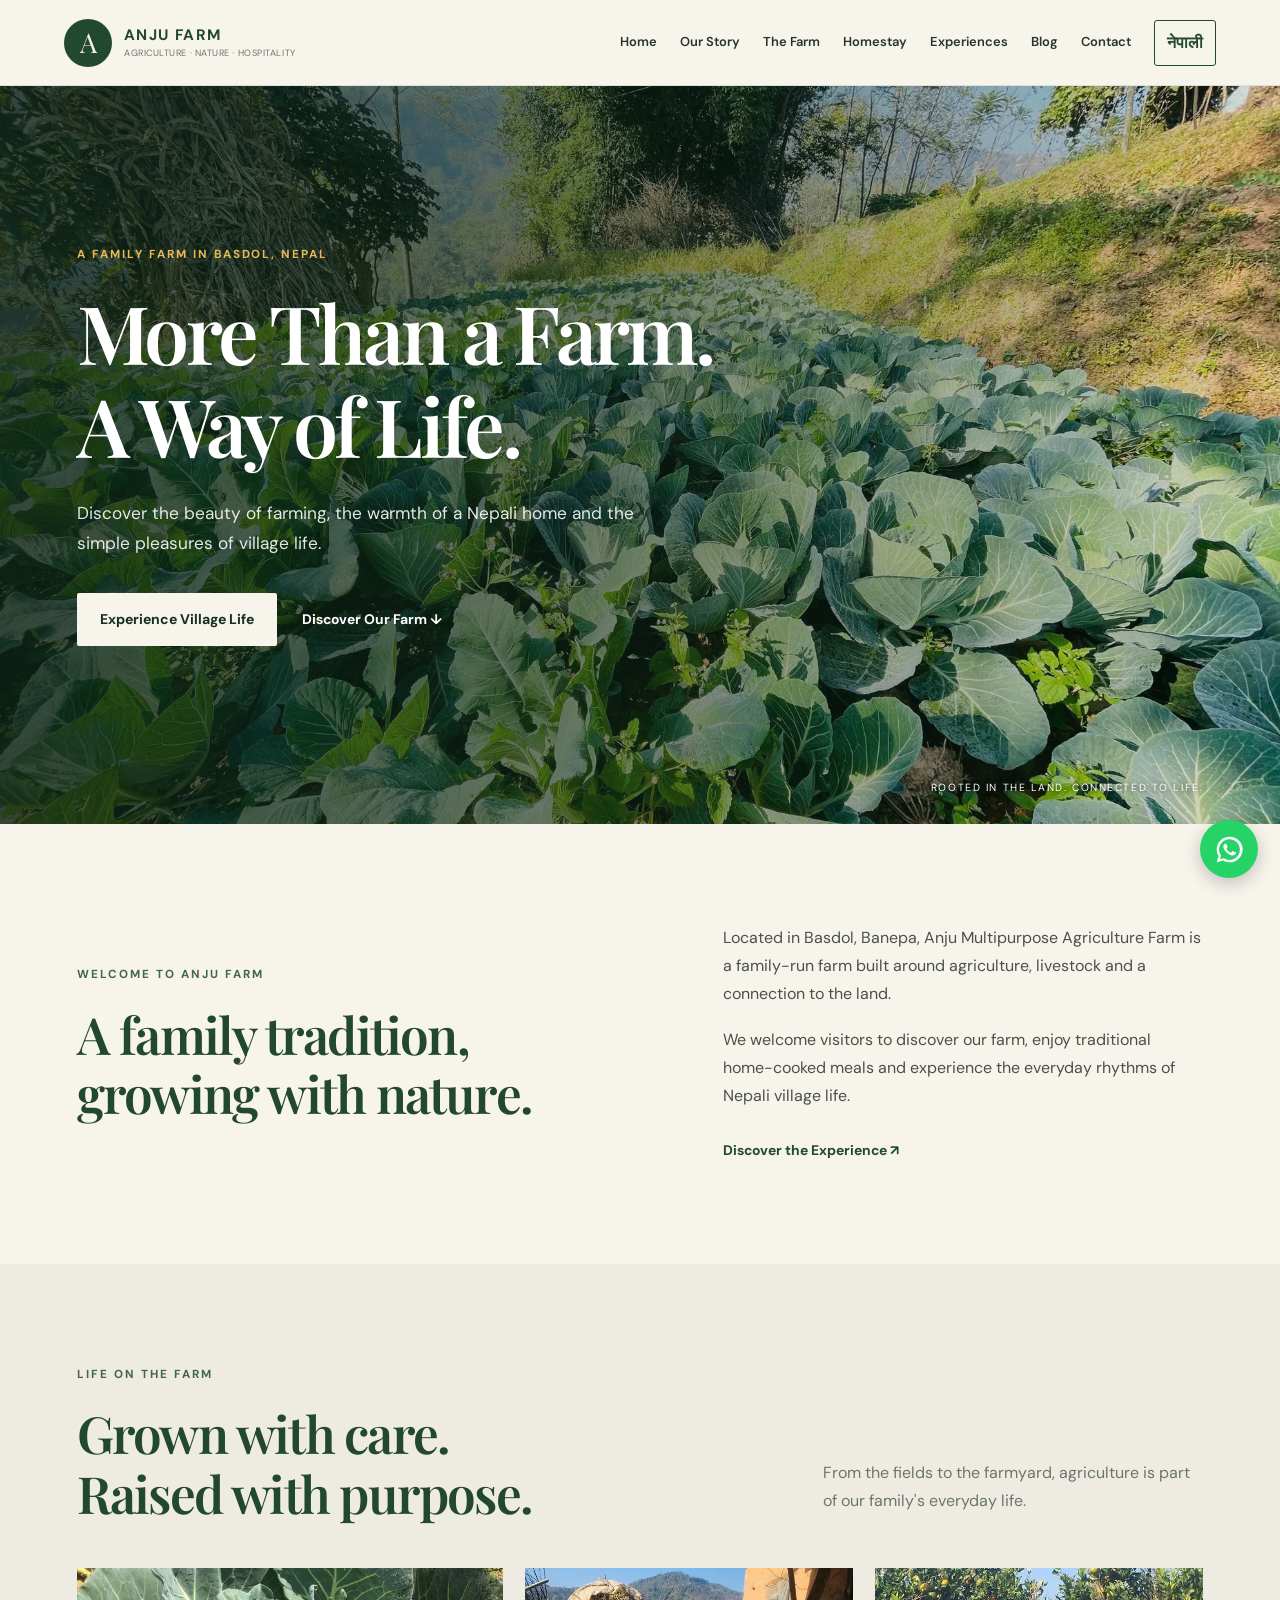
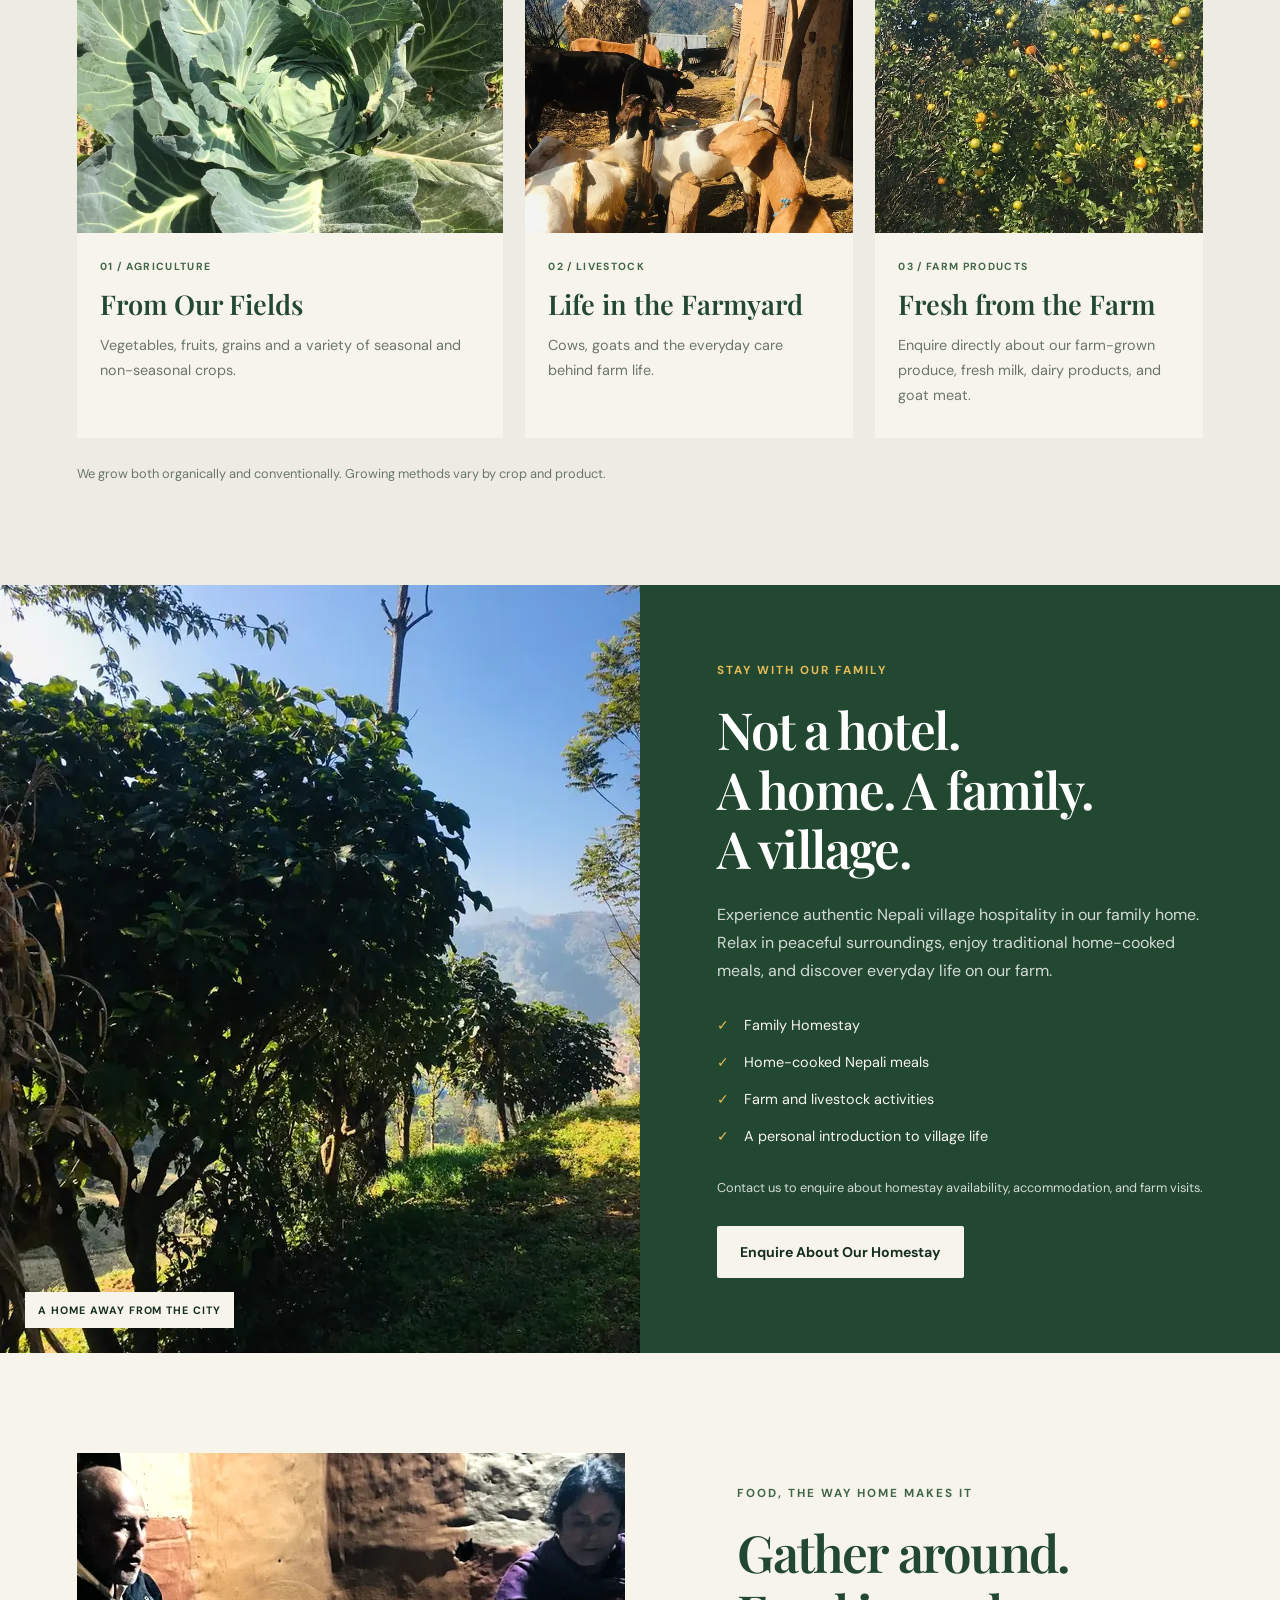
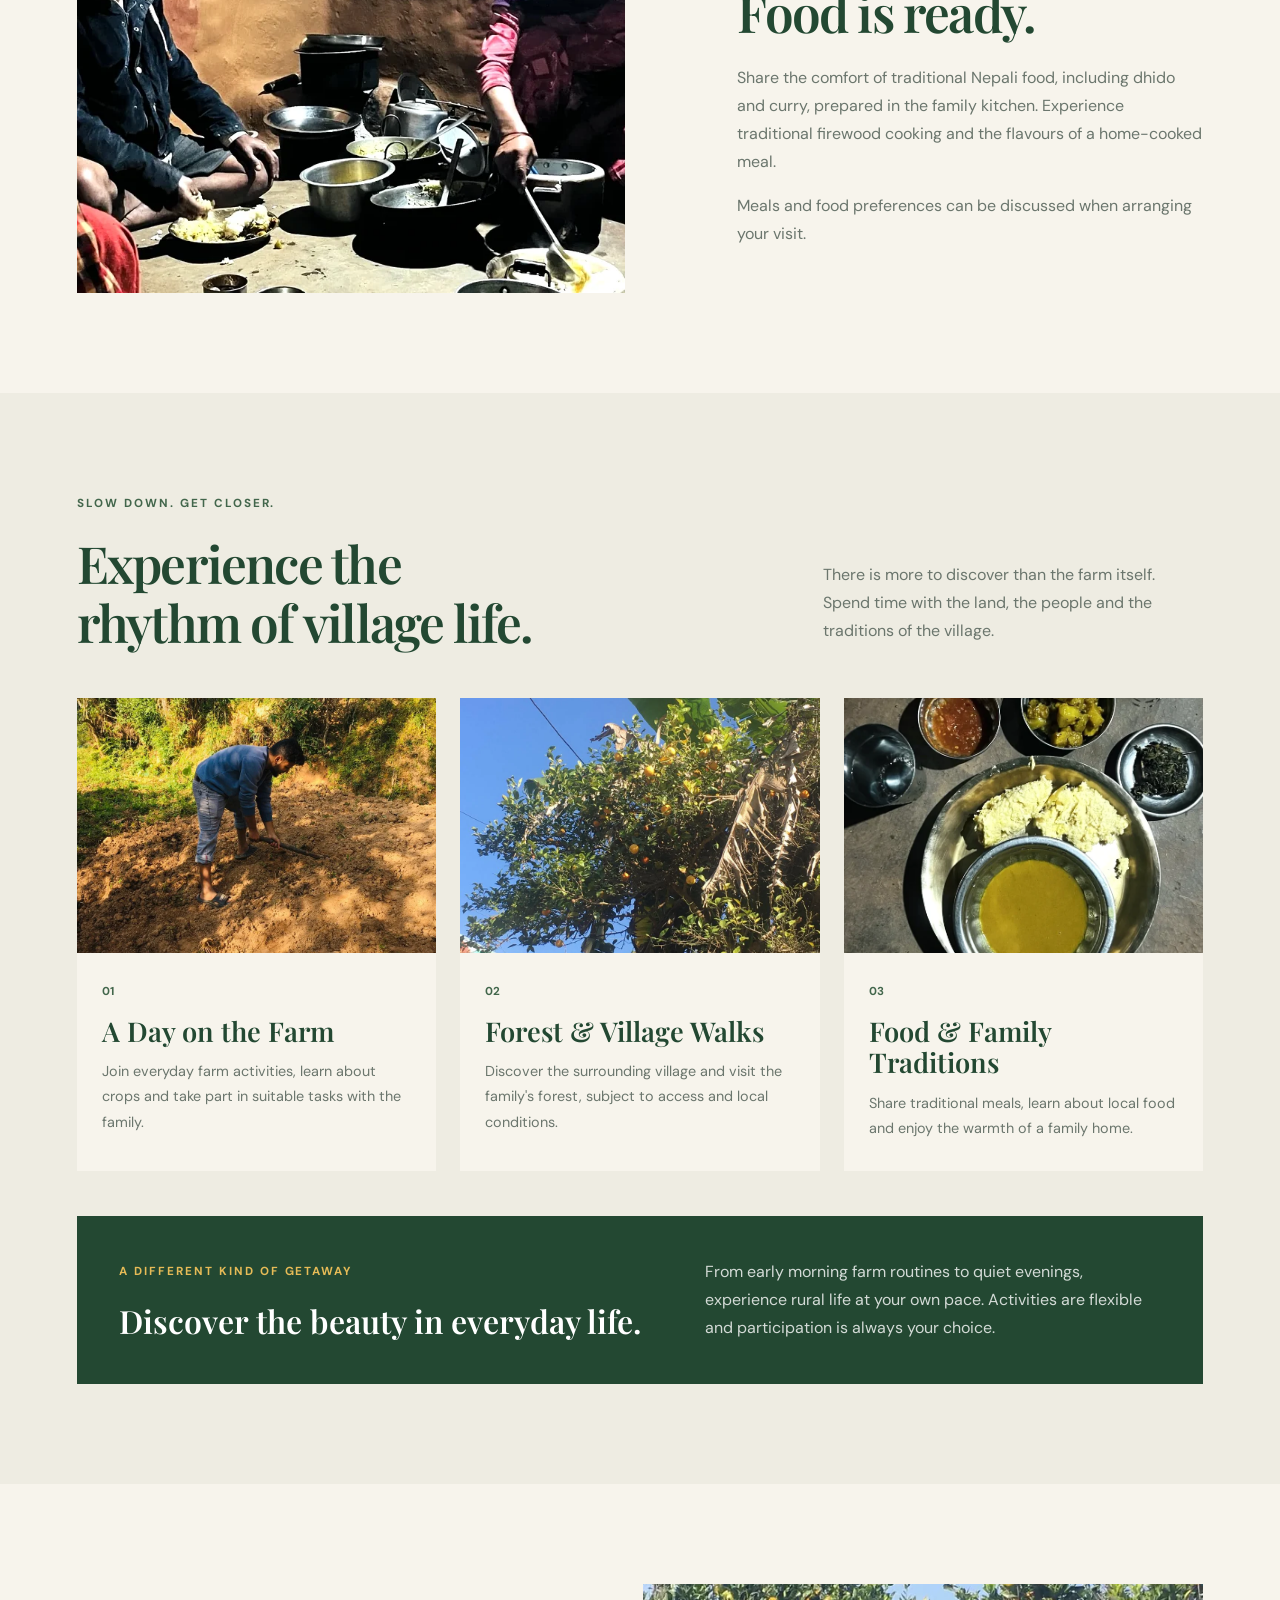
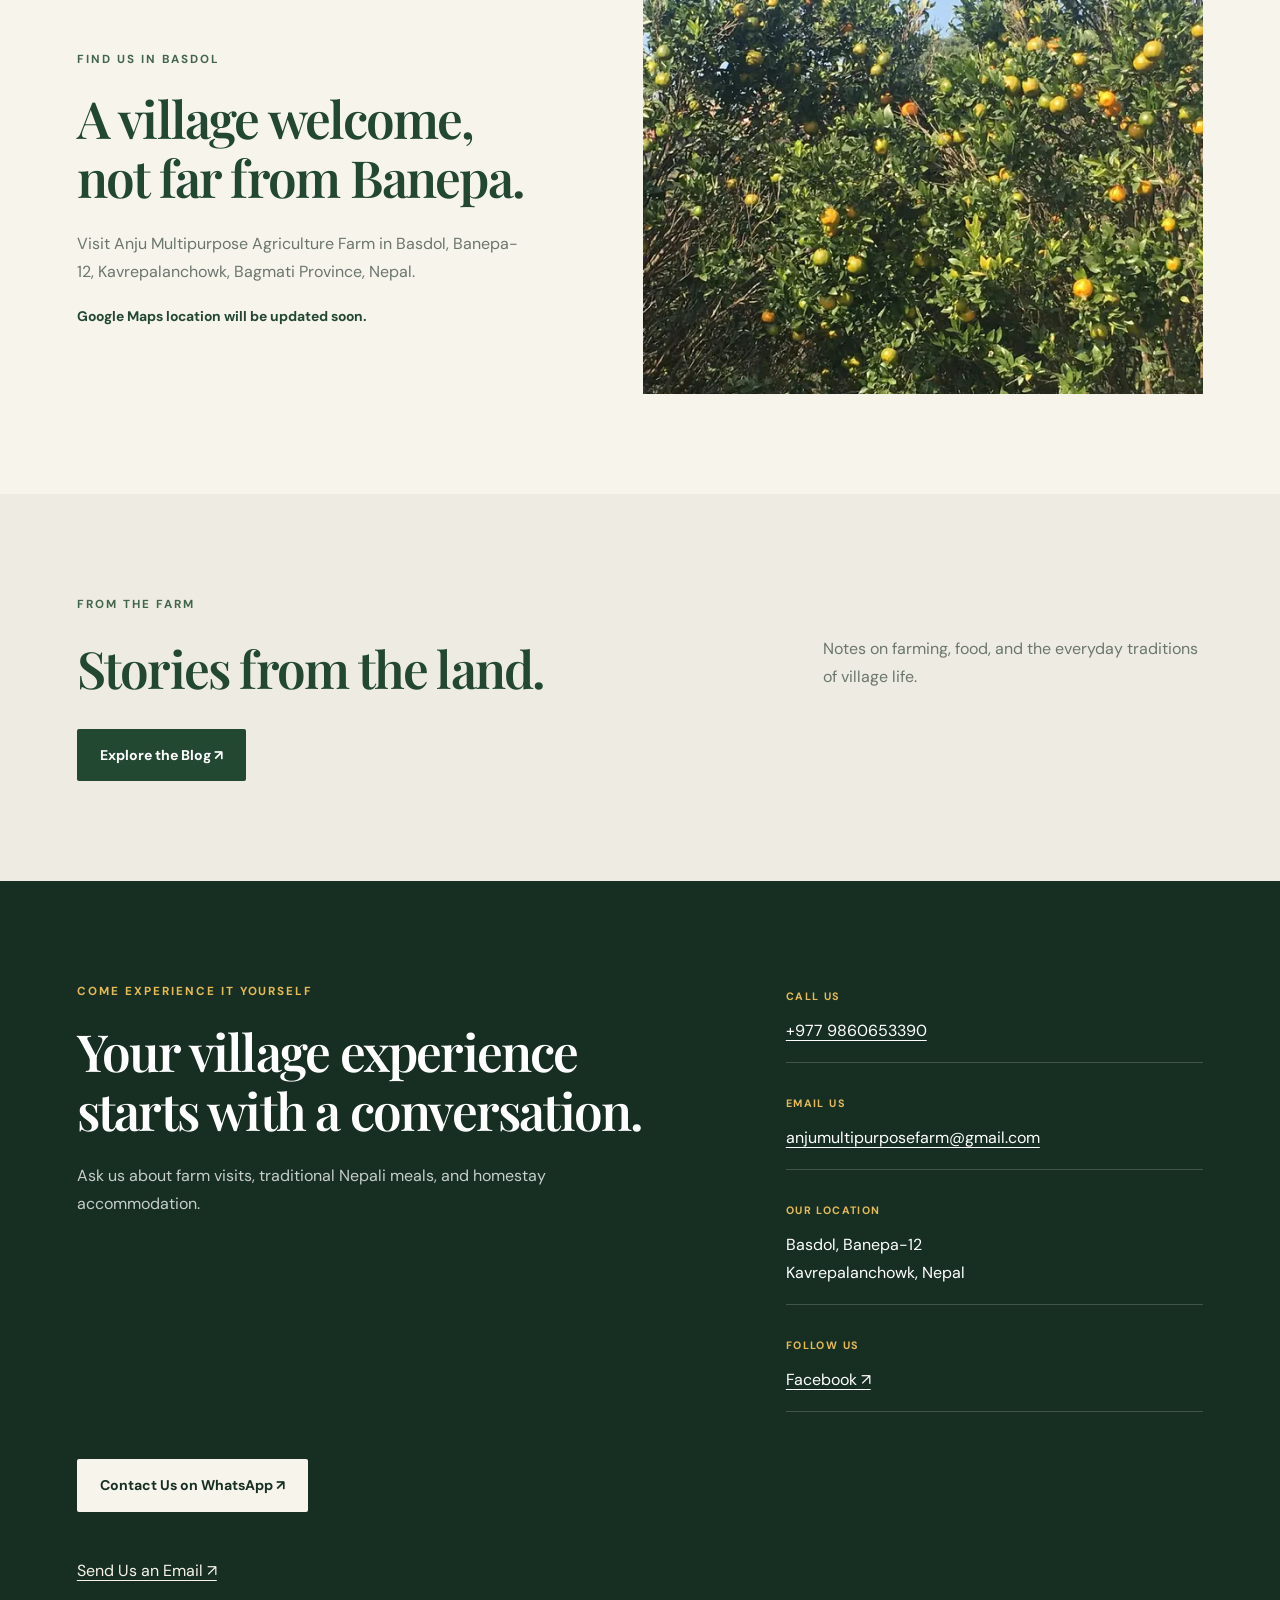
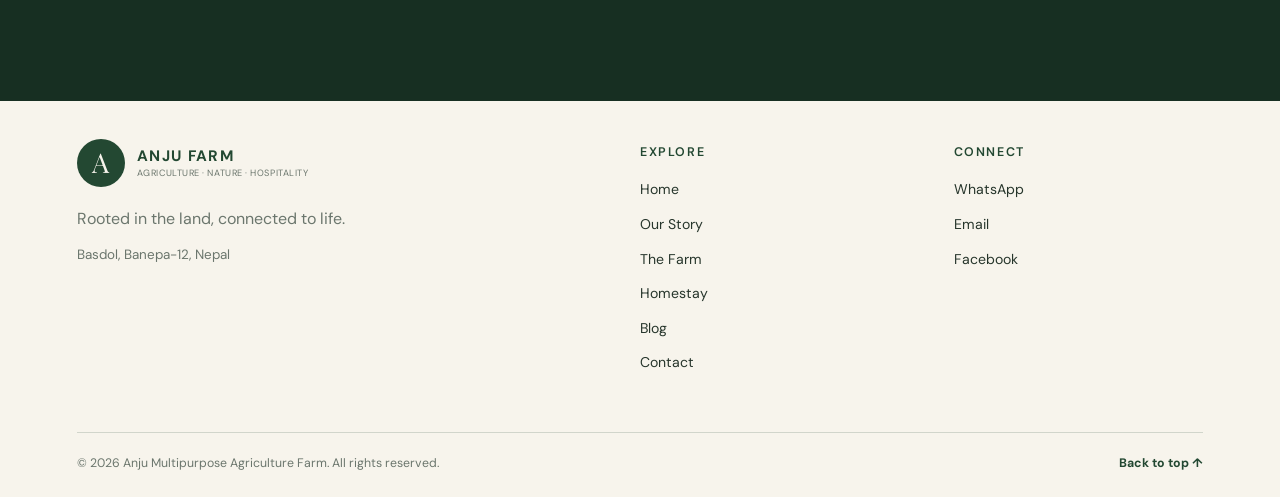
==== commit 8cf465d0: "perf(home): prioritize hero and enable responsive images" ====
--- a/index.html
+++ b/index.html
@@ -8,17 +8,19 @@
 <meta content="#234832" name="theme-color"/>
 <title>Anju Multipurpose Agriculture Farm | Farm &amp; Homestay in Basdol</title>
 <meta content="Discover Anju Multipurpose Agriculture Farm in Basdol, Banepa, Nepal. Explore family farming, fresh farm products, livestock, traditional Nepali food and homestay experiences." data-content-en="Discover Anju Multipurpose Agriculture Farm in Basdol, Banepa, Nepal. Explore family farming, fresh farm products, livestock, traditional Nepali food and homestay experiences." data-content-ne="बनेपा–१२, बाँसडोलस्थित अञ्जु बहुउद्देश्यीय कृषि फार्ममा खेतीपाती, पशुपालन, ताजा कृषि उत्पादन, परम्परागत नेपाली खाना र पारिवारिक होमस्टेको अनुभव लिनुहोस्।" name="description"/>
-<link href="https://anju-multipurpose-farm-website.pages.dev/" rel="canonical"/>
+<link href="https://www.anjumultipurposefarm.com.np/" rel="canonical"/>
 <meta content="Anju Farm | Farm &amp; Homestay in Basdol, Nepal" data-content-en="Anju Farm | Farm &amp; Homestay in Basdol, Nepal" data-content-ne="अञ्जु बहुउद्देश्यीय कृषि फार्म | बाँसडोल, बनेपा" property="og:title"/>
 <meta content="Experience authentic Nepali village life at Anju Farm. Discover family farming, traditional home-cooked meals, and a welcoming homestay in Basdol, Banepa." data-content-en="Experience authentic Nepali village life at Anju Farm. Discover family farming, traditional home-cooked meals, and a welcoming homestay in Basdol, Banepa." data-content-ne="बाँसडोल, बनेपामा खेतीपाती, परम्परागत नेपाली खाना र पारिवारिक होमस्टेको अनुभव लिनुहोस्।" property="og:description"/>
-<meta content="https://anju-multipurpose-farm-website.pages.dev/" property="og:url"/>
+<meta content="https://www.anjumultipurposefarm.com.np/" property="og:url"/>
 <link href="images/favicon.svg" rel="icon" type="image/svg+xml"/>
 <link href="https://fonts.googleapis.com" rel="preconnect"/>
 <link crossorigin="" href="https://fonts.gstatic.com" rel="preconnect"/>
 <link href="https://fonts.googleapis.com/css2?family=DM+Sans:wght@400;500;600;700&amp;family=Playfair+Display:wght@500;600;700&amp;display=swap" rel="stylesheet"/>
-<link href="css/style.css" rel="stylesheet"/>
+<link rel="preload" as="image" href="images/vegetable-fields-opt-1280.webp" media="(max-width: 800px)" fetchpriority="high"/>
+<link rel="preload" as="image" href="images/vegetable-fields-opt-1920.webp" media="(width > 800px)" fetchpriority="high"/>
+<link href="css/style.css?v=24e2" rel="stylesheet"/>
 <script defer="" src="js/script.js?v=ne-audit-fix-4"></script>
-<meta content="website" property="og:type"/><meta content="Anju Farm" property="og:site_name"/><meta content="https://anju-multipurpose-farm-website.pages.dev/images/anju-farm-social-preview.jpg" property="og:image"/><meta content="1200" property="og:image:width"/><meta content="630" property="og:image:height"/><meta content="Green agricultural fields at Anju Farm in Basdol, Nepal" property="og:image:alt"/><meta content="summary_large_image" name="twitter:card"/><meta content="Anju Farm | Farm &amp; Homestay in Basdol, Nepal" name="twitter:title"/><meta content="Experience authentic Nepali village life at Anju Farm. Discover family farming, traditional home-cooked meals, and a welcoming homestay in Basdol, Banepa." name="twitter:description"/><meta content="https://anju-multipurpose-farm-website.pages.dev/images/anju-farm-social-preview.jpg" name="twitter:image"/></head>
+<meta content="website" property="og:type"/><meta content="Anju Farm" property="og:site_name"/><meta content="https://www.anjumultipurposefarm.com.np/images/anju-farm-social-preview.jpg" property="og:image"/><meta content="1200" property="og:image:width"/><meta content="630" property="og:image:height"/><meta content="Green agricultural fields at Anju Farm in Basdol, Nepal" property="og:image:alt"/><meta content="summary_large_image" name="twitter:card"/><meta content="Anju Farm | Farm &amp; Homestay in Basdol, Nepal" name="twitter:title"/><meta content="Experience authentic Nepali village life at Anju Farm. Discover family farming, traditional home-cooked meals, and a welcoming homestay in Basdol, Banepa." name="twitter:description"/><meta content="https://www.anjumultipurposefarm.com.np/images/anju-farm-social-preview.jpg" name="twitter:image"/></head>
 <body>
 <header class="site-header">
 <a aria-label="Anju Farm home" class="brand" href="#home">
@@ -44,7 +46,7 @@
 </header>
 <main>
 <section class="hero" id="home">
-<div class="hero-background"></div>
+<div class="hero-background hero-background-optimized"></div>
 <div class="hero-content">
 <span class="eyebrow light-eyebrow" data-en="A FAMILY FARM IN BASDOL, NEPAL" data-ne="नेपालको बाँसडोलमा अवस्थित पारिवारिक कृषि फार्म">A FAMILY FARM IN BASDOL, NEPAL</span>
 <h1 data-en="More Than a Farm.&lt;br&gt;A Way of Life." data-ne="फार्म मात्र होइन।&lt;br&gt;जीवन जिउने एउटा शैली।">More Than a Farm.<br/>A Way of Life.</h1>
@@ -79,7 +81,7 @@
 </div>
 <div class="farm-grid">
 <article class="farm-card farm-card-large">
-<img alt="Cabbage growing at Anju Multipurpose Agriculture Farm" data-alt-en="Cabbage growing at Anju Multipurpose Agriculture Farm" data-alt-ne="अञ्जु फार्ममा बन्दाकोबी खेती" loading="lazy" src="images/cabbage-cultivation.webp"/>
+<img alt="Cabbage growing at Anju Multipurpose Agriculture Farm" data-alt-en="Cabbage growing at Anju Multipurpose Agriculture Farm" data-alt-ne="अञ्जु फार्ममा बन्दाकोबी खेती" loading="lazy" src="images/cabbage-cultivation-opt-1280.webp" srcset="images/cabbage-cultivation-opt-640.webp 640w, images/cabbage-cultivation-opt-960.webp 960w, images/cabbage-cultivation-opt-1280.webp 1280w" sizes="(max-width: 520px) 88vw, (max-width: 800px) 90vw,  (max-width: 1050px) 36vw, 450px"/>
 <div class="farm-card-content">
 <span class="card-number" data-en="01 / AGRICULTURE" data-ne="०१ / कृषि">01 / AGRICULTURE</span>
 <h3 data-en="From Our Fields" data-ne="हाम्रै खेतबारीबाट">From Our Fields</h3>
@@ -87,7 +89,7 @@
 </div>
 </article>
 <article class="farm-card">
-<img alt="Goats raised at Anju Multipurpose Agriculture Farm" data-alt-en="Goats raised at Anju Multipurpose Agriculture Farm" data-alt-ne="अञ्जु फार्ममा पालिएका बाख्राहरू" loading="lazy" src="images/farm-goats.webp"/>
+<img alt="Goats raised at Anju Multipurpose Agriculture Farm" data-alt-en="Goats raised at Anju Multipurpose Agriculture Farm" data-alt-ne="अञ्जु फार्ममा पालिएका बाख्राहरू" loading="lazy" src="images/farm-goats-opt-1280.webp" srcset="images/farm-goats-opt-640.webp 640w, images/farm-goats-opt-960.webp 960w, images/farm-goats-opt-1280.webp 1280w" sizes="(max-width: 520px) 88vw, (max-width: 800px) 45vw, (max-width: 1050px) 28vw, 360px"/>
 <div class="farm-card-content">
 <span class="card-number" data-en="02 / LIVESTOCK" data-ne="०२ / पशुपालन">02 / LIVESTOCK</span>
 <h3 data-en="Life in the Farmyard" data-ne="हाम्रो गोठको दैनिकी">Life in the Farmyard</h3>
@@ -95,7 +97,7 @@
 </div>
 </article>
 <article class="farm-card">
-<img alt="Citrus fruit growing at Anju Farm" data-alt-en="Citrus fruit growing at Anju Farm" data-alt-ne="अञ्जु फार्ममा फलेका अमिलो जातका फलफूल" loading="lazy" src="images/citrus-orchard.webp"/>
+<img alt="Citrus fruit growing at Anju Farm" data-alt-en="Citrus fruit growing at Anju Farm" data-alt-ne="अञ्जु फार्ममा फलेका अमिलो जातका फलफूल" loading="lazy" src="images/citrus-orchard-opt-1280.webp" srcset="images/citrus-orchard-opt-640.webp 640w, images/citrus-orchard-opt-960.webp 960w, images/citrus-orchard-opt-1280.webp 1280w" sizes="(max-width: 520px) 88vw, (max-width: 800px) 45vw, (max-width: 1050px) 28vw, 360px"/>
 <div class="farm-card-content">
 <span class="card-number" data-en="03 / FARM PRODUCTS" data-ne="०३ / फार्मका उत्पादन">03 / FARM PRODUCTS</span>
 <h3 data-en="Fresh from the Farm" data-ne="हाम्रै फार्मका ताजा उत्पादन">Fresh from the Farm</h3>
@@ -107,7 +109,7 @@
 </section>
 <section class="homestay-section" id="homestay">
 <div class="homestay-image">
-<img alt="Natural surroundings of Anju Farm" data-alt-en="Natural surroundings of Anju Farm" data-alt-ne="अञ्जु फार्मको प्राकृतिक परिवेश" loading="lazy" src="images/farm-nature.webp"/>
+<img alt="Natural surroundings of Anju Farm" data-alt-en="Natural surroundings of Anju Farm" data-alt-ne="अञ्जु फार्मको प्राकृतिक परिवेश" loading="lazy" src="images/farm-nature-opt-960.webp" srcset="images/farm-nature-opt-640.webp 640w, images/farm-nature-opt-960.webp 960w" sizes="(max-width: 800px) 100vw, 50vw"/>
 <span class="image-label" data-en="A HOME AWAY FROM THE CITY" data-ne="सहरको कोलाहलबाट टाढा, आफ्नै घरजस्तो आत्मीयता।">A HOME AWAY FROM THE CITY</span>
 </div>
 <div class="homestay-copy">
@@ -185,7 +187,7 @@
 <span class="text-link" data-en="Google Maps location will be updated soon." data-ne="गुगल नक्सामा फार्मको सही स्थान अद्यावधिक गर्ने काम भइरहेको छ।">Google Maps location will be updated soon.</span>
 </div>
 <div class="location-image">
-<img alt="Citrus orchard at Anju Farm" data-alt-en="Citrus orchard at Anju Farm" data-alt-ne="अञ्जु फार्मको फलफूल बगैँचा" loading="lazy" src="images/citrus-orchard.webp"/>
+<img alt="Citrus orchard at Anju Farm" data-alt-en="Citrus orchard at Anju Farm" data-alt-ne="अञ्जु फार्मको फलफूल बगैँचा" loading="lazy" src="images/citrus-orchard-opt-1280.webp" srcset="images/citrus-orchard-opt-640.webp 640w, images/citrus-orchard-opt-960.webp 960w, images/citrus-orchard-opt-1280.webp 1280w" sizes="(max-width: 800px) 90vw, (max-width: 1300px) 45vw, 600px"/>
 </div>
 </section>
 <section class="blog-teaser section-padding" id="stories">
--- a/css/style.css
+++ b/css/style.css
@@ -1,3 +1,4 @@
+@import url("https://fonts.googleapis.com/css2?family=Noto+Sans+Devanagari:wght@400;500;600;700&display=swap");
 
 :root {
   --green: #234832;
@@ -1005,3 +1006,213 @@
 .intro-description p { color: #4a514b; }
 .contact-section > p a { color: #f7f3e9; text-decoration: underline; text-underline-offset: 4px; }
 .contact-section > p a:hover { color: var(--yellow); }
+
+.blog-article-content figure.farm-inline-image{margin:2rem 0}.blog-article-content figure.farm-inline-image img{display:block;max-width:100%;height:auto;border-radius:6px}.blog-article-content figure.farm-inline-image figcaption{font-size:.9rem;color:#586052;margin-top:.5rem}
+
+/* Staging visual media picker and article image controls */
+.cms-image-dialog { border:1px solid #ccc;border-radius:12px;padding:0;width:min(760px,95vw);max-height:90vh; }
+.cms-image-dialog::backdrop {background:rgba(0,0,0,.55)}
+.cms-image-dialog-body {padding:22px;display:grid;gap:12px;max-height:88vh;overflow:auto}
+.cms-image-dialog-heading {display:flex;justify-content:space-between;align-items:center;gap:12px}
+.cms-image-dialog label {display:grid;gap:5px}
+.cms-image-dialog input,.cms-image-dialog select {padding:9px;max-width:100%}
+.cms-image-gallery {display:grid;grid-template-columns:repeat(auto-fill,minmax(110px,1fr));gap:10px;max-height:240px;overflow:auto}
+.cms-image-tile {padding:5px!important;display:grid;gap:4px;min-width:0;background:#fff;color:#222;border:2px solid #ddd;border-radius:6px}
+.cms-image-tile.selected {border-color:#7045c5;background:#f4efff}
+.cms-image-tile img {width:100%;height:88px;object-fit:cover}
+.cms-image-dialog-actions {display:flex;gap:10px;flex-wrap:wrap}
+.farm-inline-image {max-width:100%;margin:1.5rem auto;clear:both;text-align:center}
+.farm-inline-image img {display:block;width:100%;height:auto;max-width:100%;border-radius:4px}
+.farm-size-small {width:min(100%,300px)}
+.farm-size-medium {width:min(100%,520px)}
+.farm-size-large {width:min(100%,760px)}
+.farm-size-full {width:100%}
+.farm-align-left {margin-left:0;margin-right:auto}
+.farm-align-center {margin-left:auto;margin-right:auto}
+.farm-align-right {margin-left:auto;margin-right:0}
+.farm-inline-image figcaption {font-size:.9rem;opacity:.8;margin-top:8px}
+#cms-rich-editor figure[data-farm-image] {cursor:pointer}
+#cms-rich-editor figure[data-farm-image].ProseMirror-selectednode {outline:2px solid #7045c5;outline-offset:4px}
+
+/* Word-style CMS image editing and safe public image layouts */
+.farm-inline-image {box-sizing:border-box; width:min(var(--farm-width,100%),760px); max-width:100%;}
+.farm-inline-image .farm-image-window {position:relative;width:100%;aspect-ratio:auto;overflow:hidden;}
+.farm-inline-image .farm-image-window img {width:100%;height:auto;max-width:100%;display:block;}
+.farm-inline-image:not([style*="--farm-crop:100%"]) .farm-image-window {aspect-ratio: 4 / 3;}
+.farm-inline-image:not([style*="--farm-crop:100%"]) .farm-image-window img {height:100%;object-fit:cover;object-position:var(--farm-crop-x,50%) var(--farm-crop-y,50%);}
+.farm-wrap-left {float:left;clear:left;margin:0.4rem 1.4rem 1rem 0!important;max-width:48%;}
+.farm-wrap-right {float:right;clear:right;margin:0.4rem 0 1rem 1.4rem!important;max-width:48%;}
+.farm-wrap-none {float:none;clear:both;}
+.farm-editable-image {position:relative;user-select:none;}
+.farm-editable-image .farm-resize-grip {position:absolute;right:0;bottom:0;width:20px;height:20px;background:#fff;border:2px solid #7045c5;border-radius:3px;cursor:nwse-resize;touch-action:none;z-index:2;}
+.farm-editable-image.ProseMirror-selectednode {outline:2px solid #7045c5;outline-offset:3px;}
+.farm-crop-controls {border:1px solid #ddd;padding:10px;margin-top:12px;}
+.farm-crop-controls label {display:block;}
+.farm-crop-controls input {width:100%;}
+@media(max-width:650px){.farm-wrap-left,.farm-wrap-right{float:none;max-width:100%;margin:1rem auto!important;}}
+
+/* Integrated CMS editor: direct selection and eight resize grips */
+#cms-rich-editor figure.farm-editable-image { position:relative; overflow:visible; }
+#cms-rich-editor figure.farm-editable-image .farm-image-window {position:relative; overflow:visible;}
+#cms-rich-editor figure.farm-editable-image img {transform:rotate(var(--farm-rotation,0deg)); transform-origin:center;}
+#cms-rich-editor figure.farm-editable-image.ProseMirror-selectednode .farm-image-window {outline:2px solid #3278b6;outline-offset:2px;}
+#cms-rich-editor .farm-handle {display:none;position:absolute;z-index:9;width:13px;height:13px;background:white;border:2px solid #3278b6;border-radius:2px;touch-action:none;}
+#cms-rich-editor .ProseMirror-selectednode .farm-handle {display:block;}
+#cms-rich-editor .farm-handle-nw{top:-7px;left:-7px;cursor:nwse-resize}
+#cms-rich-editor .farm-handle-n{top:-7px;left:calc(50% - 7px);cursor:ns-resize}
+#cms-rich-editor .farm-handle-ne{top:-7px;right:-7px;cursor:nesw-resize}
+#cms-rich-editor .farm-handle-e{top:calc(50% - 7px);right:-7px;cursor:ew-resize}
+#cms-rich-editor .farm-handle-se{bottom:-7px;right:-7px;cursor:nwse-resize}
+#cms-rich-editor .farm-handle-s{bottom:-7px;left:calc(50% - 7px);cursor:ns-resize}
+#cms-rich-editor .farm-handle-sw{bottom:-7px;left:-7px;cursor:nesw-resize}
+#cms-rich-editor .farm-handle-w{top:calc(50% - 7px);left:-7px;cursor:ew-resize}
+#cms-rich-editor .farm-rotate-button {display:none;position:absolute;top:-38px;right:0;border:1px solid #3278b6;background:white;color:#164c73;padding:4px 8px;border-radius:5px;cursor:pointer;z-index:10}
+#cms-rich-editor .ProseMirror-selectednode .farm-rotate-button {display:block}
+#cms-rich-editor .farm-drag-label {display:none;font:12px Arial,sans-serif;color:#275c87;cursor:grab;user-select:none}
+#cms-rich-editor .ProseMirror-selectednode .farm-drag-label {display:block}
+#cms-toolbar {display:flex;flex-wrap:wrap;gap:5px;position:sticky;top:0;z-index:15;background:#f8f7f2;padding:8px;border-bottom:1px solid #ddd}
+
+/* Integrated Word-like controls: continuous responsive writing surface */
+.cms-word-ribbon{display:flex;flex-wrap:wrap;align-items:center;gap:6px;padding:10px;background:#f3f1e9;border:1px solid #ddd7c9;border-top:0;position:sticky;top:54px;z-index:14}
+.cms-word-ribbon button,.cms-word-ribbon select{font:inherit;padding:6px 9px;border:1px solid #c7c6bf;border-radius:5px;background:white;color:#2d352b;cursor:pointer}
+.cms-word-ribbon strong{font-size:12px;margin-right:7px;color:#52634c}
+.cms-find-input{max-width:160px;min-width:95px;padding:7px;border:1px solid #c7c6bf;border-radius:5px}
+#cms-rich-editor .tiptap{font-size:calc(1rem * var(--cms-editor-zoom,1));min-height:380px;max-width:100%;}
+#cms-rich-editor .tiptap p,#cms-rich-editor .tiptap h2,#cms-rich-editor .tiptap h3,#cms-rich-editor .tiptap h4{white-space:normal}
+@media(max-width:600px){.cms-word-ribbon{position:static}.cms-word-ribbon button{padding:5px 7px}}
+
+
+/* Unified editorial ribbon: existing CMS editor, no new save or publish path. */
+#cms-section {max-width: min(1440px, 98vw);}
+#cms-section #cms-form {max-width: 100%;}
+#cms-section #cms-rich-editor {width:100%;max-width:100%;box-sizing:border-box;}
+#cms-section #cms-rich-editor .tiptap {min-height:520px;padding:clamp(18px,3vw,42px);box-sizing:border-box;}
+.cms-document-workbench{border:1px solid #d8d4ca;background:#fff;border-radius:10px 10px 0 0;overflow:visible;margin-top:12px;box-shadow:0 3px 12px rgba(35,40,30,.05)}
+.cms-ribbon-tabs{display:flex;gap:3px;flex-wrap:wrap;padding:8px 12px 0;background:#f5f4ef;border-bottom:1px solid #d8d4ca}
+.cms-ribbon-tabs button{border:0;background:transparent;padding:10px 16px;cursor:pointer;border-radius:6px 6px 0 0;color:#394536;font-weight:600}
+.cms-ribbon-tabs button[aria-selected=true]{background:#fff;color:#205e42;box-shadow:inset 0 -3px #277451}
+.cms-ribbon-panels{min-height:76px;padding:12px;background:#fff}
+.cms-ribbon-panel{display:flex;align-items:center;flex-wrap:wrap;gap:10px}
+.cms-ribbon-panel[hidden]{display:none!important}
+.cms-ribbon-controls{position:static!important;top:auto!important;z-index:auto!important;background:transparent!important;border:0!important;padding:0!important;display:flex;gap:7px;flex-wrap:wrap}
+.cms-ribbon-panel .cms-word-ribbon{position:static!important;top:auto!important;border:0!important;padding:0!important;background:transparent!important;display:flex;flex-wrap:wrap;gap:8px}
+.cms-ribbon-panel button,.cms-ribbon-panel select,.cms-ribbon-panel input{font:inherit;font-size:13px;border:1px solid #d2d6ce;border-radius:6px;background:#fff;padding:9px 11px;color:#293a2e;max-width:100%}
+.cms-ribbon-panel button:hover{background:#e9f1e9;border-color:#96b39d}
+.cms-ribbon-panel button:focus-visible,.cms-ribbon-tabs button:focus-visible{outline:2px solid #246b4c;outline-offset:2px}
+.cms-ribbon-panel .cms-find-input{min-width:220px}
+.cms-review-tools{display:flex;flex-wrap:wrap;gap:8px}
+.cms-view-note{color:#687466;font-size:12px}
+#cms-rich-editor.cms-focus-writing{max-width:900px!important;margin-inline:auto}
+@media(max-width:700px){.cms-ribbon-tabs button{padding:9px 10px}.cms-ribbon-panels{padding:8px}.cms-ribbon-panel button{padding:7px 8px}#cms-section #cms-rich-editor .tiptap{padding:16px;min-height:360px}}
+
+/* Editorial studio — final layout pass, scoped to the staging CMS. */
+body:has(#cms-section:not([hidden])) main {max-width:1480px;width:min(96%,1480px);margin-inline:auto}
+#cms-section {max-width:none!important;width:100%}
+#cms-section #cms-form {width:100%;max-width:none!important}
+#cms-section #cms-rich-editor {border:1px solid #d9dfd8;border-radius:0 0 12px 12px;box-shadow:0 15px 35px rgba(31,50,37,.07);overflow:visible}
+#cms-section #cms-rich-editor .tiptap {width:100%;max-width:100%;min-height:600px;padding:clamp(24px,4.5vw,68px)!important;font-family:Georgia,'Noto Serif',serif;font-size:calc(17px * var(--cms-editor-zoom,1));line-height:1.75;color:#25352c}
+#cms-section #cms-rich-editor .tiptap:focus {outline:0}
+#cms-section #cms-rich-editor .tiptap h2 {font-size:1.65em;line-height:1.25;margin:1.3em 0 .55em}
+#cms-section #cms-rich-editor .tiptap h3 {font-size:1.35em;line-height:1.3;margin:1.1em 0 .5em}
+#cms-section #cms-rich-editor .tiptap p {margin:.7em 0}
+.cms-document-workbench {border:1px solid #d8e0d8;border-radius:12px 12px 0 0;overflow:hidden;box-shadow:0 5px 22px rgba(31,50,37,.06);margin-top:18px}
+.cms-workbench-heading {display:flex;justify-content:space-between;align-items:center;gap:18px;background:#173e32;color:#fff;padding:15px 20px;font:14px/1.3 system-ui,sans-serif}
+.cms-workbench-heading strong {display:block;font-size:16px;letter-spacing:.01em}
+.cms-workbench-heading span {display:block;color:#d4e9dc;font-size:12px;margin-top:3px}
+.cms-workbench-hint {max-width:350px;text-align:right}
+.cms-ribbon-tabs {padding:6px 14px 0;gap:6px;background:#f4f7f3}
+.cms-ribbon-tabs button {font:600 13px system-ui,sans-serif;border-radius:8px 8px 0 0;padding:11px 17px}
+.cms-ribbon-tabs button[aria-selected=true] {color:#164b37;box-shadow:inset 0 -3px #2c7953}
+.cms-editor-status {margin-left:auto;align-self:center;font:12px system-ui,sans-serif;color:#587366;padding:0 10px}
+.cms-ribbon-panels {padding:16px 18px;min-height:84px;background:#fff}
+.cms-ribbon-panel {gap:8px;align-items:center}
+.cms-ribbon-panel button,.cms-ribbon-panel select,.cms-ribbon-panel input {font:500 13px system-ui,sans-serif!important;padding:10px 13px!important;min-height:39px;border:1px solid #cfd9d0;border-radius:7px;box-shadow:0 1px 2px rgba(0,0,0,.035)}
+.cms-ribbon-panel button:hover {background:#eaf4ed;border-color:#74a58a}
+.cms-ribbon-panel button:active {background:#d8eadc}
+.cms-ribbon-panel .cms-word-ribbon {gap:9px!important}
+#cms-rich-editor .farm-drag-label {font:600 12px system-ui,sans-serif!important;color:#205a45!important;background:#e8f4ec;padding:7px 12px;border:1px solid #b4d6be;border-radius:7px;width:max-content;margin-bottom:10px;cursor:grab;touch-action:none}
+#cms-rich-editor .farm-drag-label:active {cursor:grabbing}
+#cms-rich-editor .farm-is-dragging {opacity:.55}
+#cms-rich-editor .ProseMirror-selectednode .farm-image-window {outline-color:#267e5a!important}
+#cms-rich-editor .farm-handle {border-color:#267e5a!important}
+#cms-rich-editor .farm-rotate-button {border-color:#267e5a!important;color:#205a45!important}
+#cms-word-count {font:12px system-ui,sans-serif;color:#627468;text-align:right;padding:8px 5px}
+@media(max-width:760px){body:has(#cms-section:not([hidden])) main{width:100%;padding:0 12px}.cms-workbench-heading{padding:12px}.cms-workbench-hint{display:none!important}.cms-ribbon-panels{padding:10px}.cms-ribbon-panel button,.cms-ribbon-panel select{padding:8px!important}.cms-editor-status{display:none}#cms-section #cms-rich-editor .tiptap{min-height:400px;padding:20px!important}}
+
+/* Visible insertion line for reliable pointer-based image repositioning */
+.farm-drop-indicator {position:fixed; height:0; border-top:3px solid #267a57; z-index:99999; pointer-events:none; box-shadow:0 0 0 1px white;}
+#cms-rich-editor .farm-drag-label {touch-action:none; cursor:grab;}
+#cms-rich-editor .farm-is-dragging .farm-drag-label {cursor:grabbing;}
+
+/* Staging editor: tighter document spacing and precise image drop cursor. */
+#cms-section #cms-rich-editor .tiptap {padding:clamp(20px,2.4vw,34px)!important;min-height:420px;}
+#cms-section #cms-rich-editor .tiptap > :first-child {margin-top:0;}
+#cms-section #cms-rich-editor .tiptap p {margin:.55em 0;}
+.cms-document-workbench {margin-bottom:0;}
+.farm-drop-indicator.farm-drop-indicator-caret {border-top:0;border-left:3px solid #267a57;box-shadow:0 0 0 1px white;}
+@media(max-width:760px){#cms-section #cms-rich-editor .tiptap{padding:18px!important;min-height:360px;}}
+
+/* Stage 14E: clearly identify safe published hyperlinks. */
+.blog-article-content a[href] {
+  color: #1769aa;
+  text-decoration: underline;
+  text-decoration-thickness: 1.5px;
+  text-underline-offset: 3px;
+  overflow-wrap: anywhere;
+}
+.blog-article-content a[href]:hover { color: #104e80; text-decoration-thickness: 2px; }
+.blog-article-content a[href]:focus-visible { outline: 2px solid #1769aa; outline-offset: 3px; }
+
+/* Keep the entire editor ribbon in view while scrolling the document. */
+#cms-section .cms-document-workbench {
+  position: sticky;
+  top: 70px;
+  z-index: 40;
+  overflow: visible;
+}
+#cms-section .cms-document-workbench #cms-toolbar,
+#cms-section .cms-document-workbench .cms-word-ribbon {
+  position: static;
+  margin: 0;
+}
+@media (max-width: 700px) {
+  #cms-section .cms-document-workbench { top: 58px; }
+  #cms-section .cms-workbench-hint { display: none; }
+}
+
+.blog-featured-image{display:block;width:100%;height:auto;margin:0 0 1.5rem;border-radius:8px}.blog-card .blog-featured-image{aspect-ratio:16/9;object-fit:cover}
+
+/* Featured image controls, scoped to the CMS. */
+.cms-cover-settings{border:1px solid #d6ded3;border-radius:12px;padding:18px;margin:16px 0;min-width:0;background:#fff}
+.cms-cover-settings legend{font-weight:700;color:#204b36;padding:0 8px}
+.cms-cover-settings button,.cms-cover-picker button{font:inherit;cursor:pointer;border:1px solid #b8c8ba;border-radius:8px;background:#fff;color:#204b36;padding:10px 14px}
+.cms-cover-settings button:disabled{opacity:.5;cursor:default}
+.cms-cover-picker{box-sizing:border-box;width:min(900px,calc(100vw - 32px));max-width:calc(100vw - 32px);max-height:85vh;border:1px solid #d6ded3;border-radius:14px;padding:20px;background:#fff;color:#204b36;overflow:auto;box-shadow:0 16px 60px #0003}
+.cms-cover-picker::backdrop{background:rgba(20,35,25,.45)}
+.cms-cover-picker h2{font-size:1.35rem;margin:0 0 12px}
+.cms-cover-picker .cms-image-gallery{display:grid;grid-template-columns:repeat(auto-fit,minmax(min(180px,100%),1fr));gap:12px;max-height:60vh;overflow:auto;margin-top:16px;padding:4px}
+.cms-cover-picker .cms-image-tile{display:flex;flex-direction:column;align-items:center;gap:8px;min-width:0;padding:8px;text-align:center}
+.cms-cover-picker .cms-image-tile img{display:block;width:100%;max-width:none;height:150px;object-fit:contain;background:#f5f5f0;border-radius:6px}
+.cms-cover-picker .cms-image-tile:hover,.cms-cover-picker button:focus-visible{outline:2px solid #36734e;outline-offset:2px}
+
+/* Nepali article typography: preserve English and stored content. */
+html[lang="ne"] .blog-article {font-family:"Noto Sans Devanagari", "Nirmala UI", Mangal, sans-serif;font-size:19px;line-height:1.9}
+html[lang="ne"] .blog-article p {font-size:19px}
+html[lang="ne"] .blog-article h1,html[lang="ne"] .blog-article h2,html[lang="ne"] .blog-article h3 {font-family:"Noto Sans Devanagari", "Nirmala UI", Mangal, sans-serif;line-height:1.4}
+html[lang="ne"] .blog-article h2 {font-size:1.85rem}
+html[lang="ne"] .blog-article-content figure.farm-inline-image figcaption {font-size:16px;line-height:1.7}
+#cms-section #cms-rich-editor[lang="ne"] .tiptap {font-family:"Noto Sans Devanagari", "Nirmala UI", Mangal, sans-serif;font-size:calc(19px * var(--cms-editor-zoom,1));line-height:1.9}
+#cms-section #cms-rich-editor[lang="ne"] .tiptap :is(h2,h3) {font-family:"Noto Sans Devanagari", "Nirmala UI", Mangal, sans-serif;line-height:1.4}
+#cms-section #cms-rich-editor[lang="ne"] .farm-inline-image figcaption {font-size:16px;line-height:1.7}
+
+.blog-byline{font-size:.9rem;line-height:1.7;color:inherit;opacity:.8;margin:0 0 1.25rem;}
+
+/* Stage 24E.2: homepage-only responsive hero, original overlay and positioning retained. */
+.hero-background-optimized {
+  background-image: linear-gradient(90deg, rgba(13, 35, 22, 0.83) 0%, rgba(13, 35, 22, 0.56) 48%, rgba(13, 35, 22, 0.1) 100%), url("../images/vegetable-fields-opt-1920.webp");
+}
+@media (max-width: 800px) {
+  .hero-background-optimized {
+    background-image: linear-gradient(90deg, rgba(13, 35, 22, 0.83) 0%, rgba(13, 35, 22, 0.56) 48%, rgba(13, 35, 22, 0.1) 100%), url("../images/vegetable-fields-opt-1280.webp");
+  }
+}
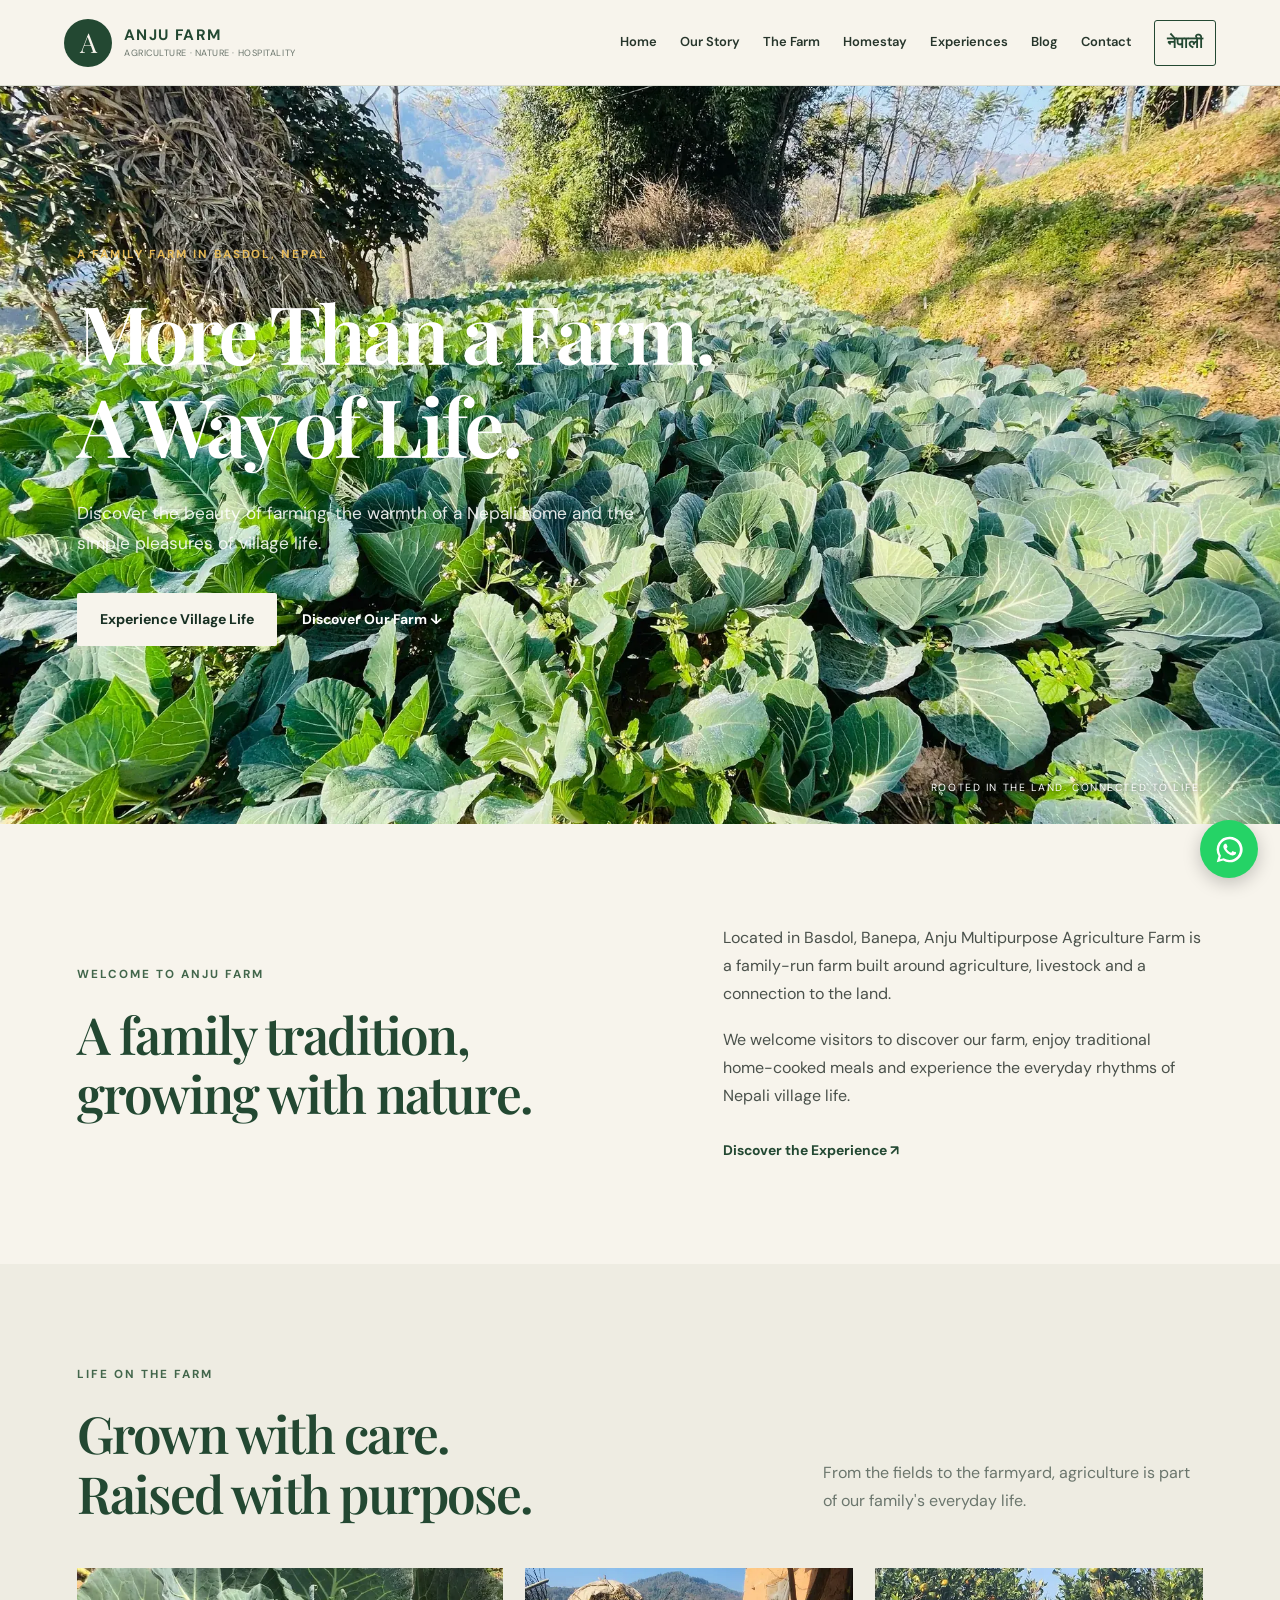
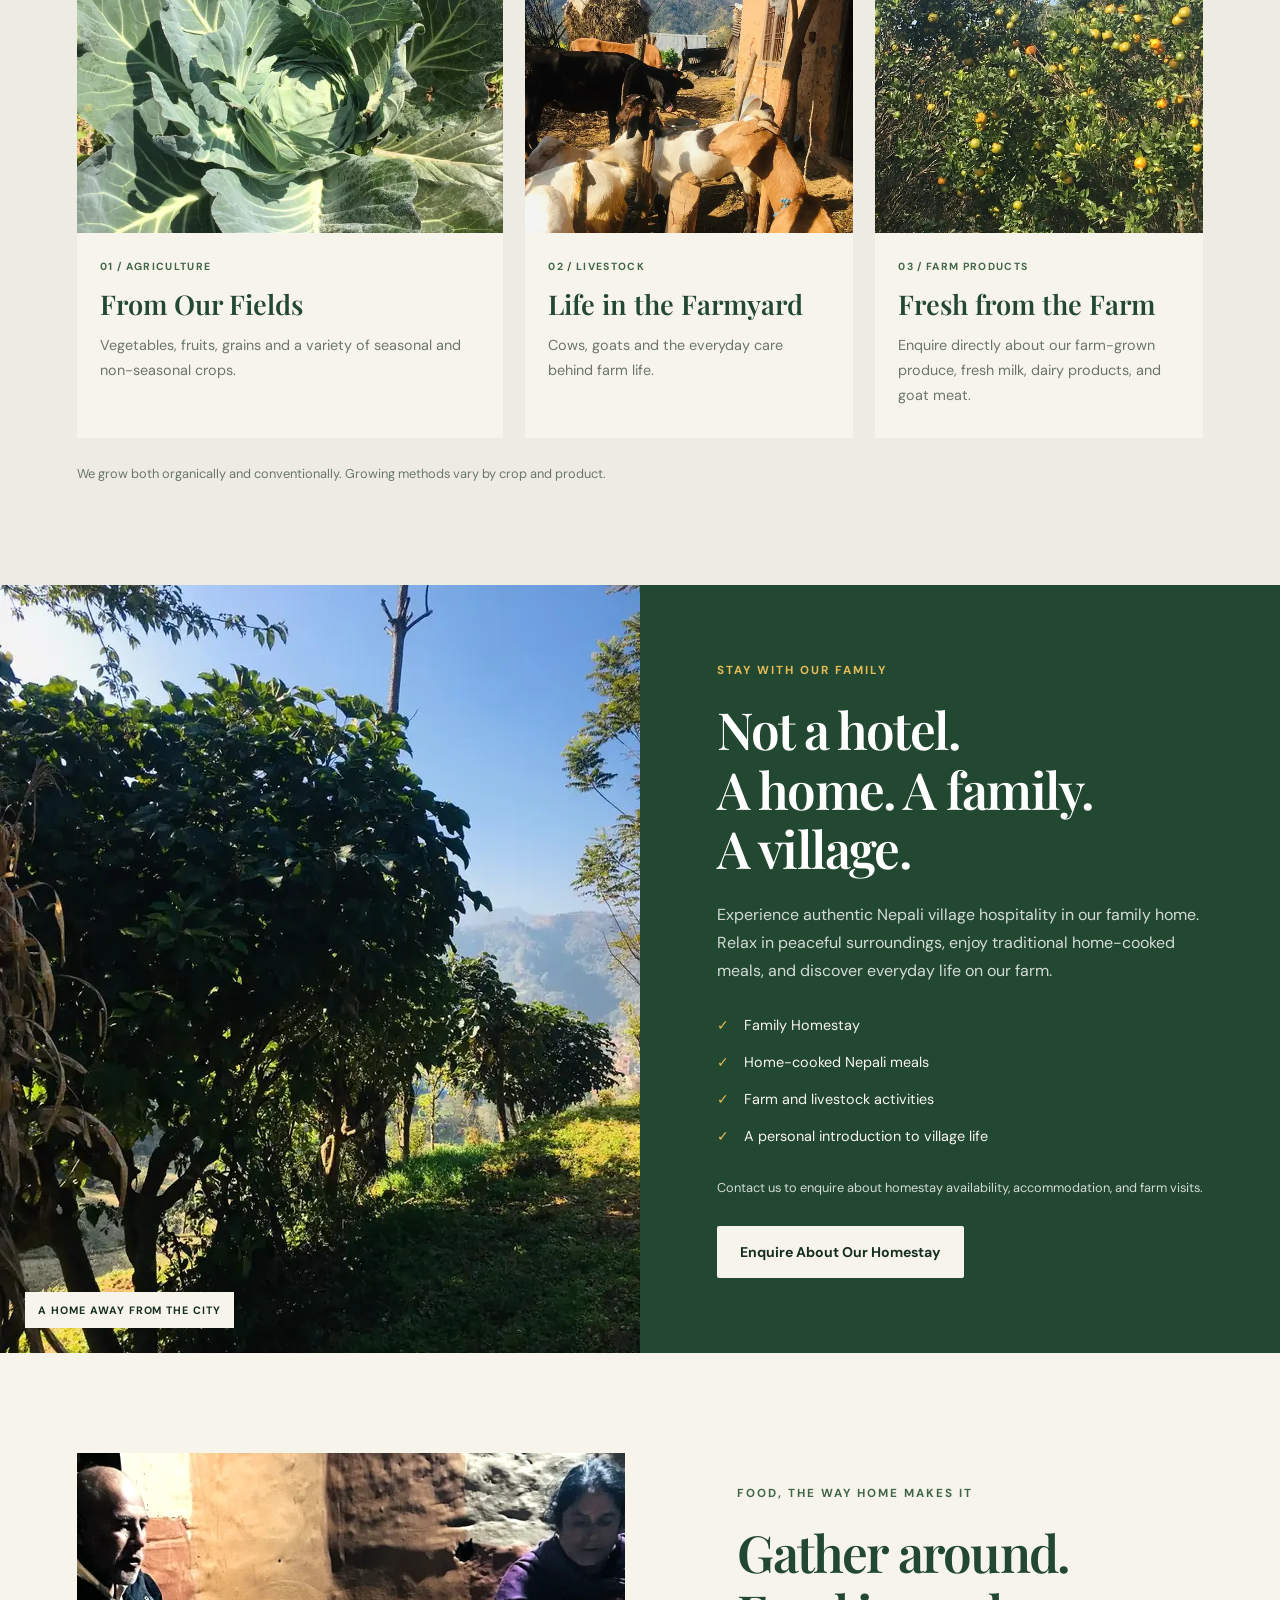
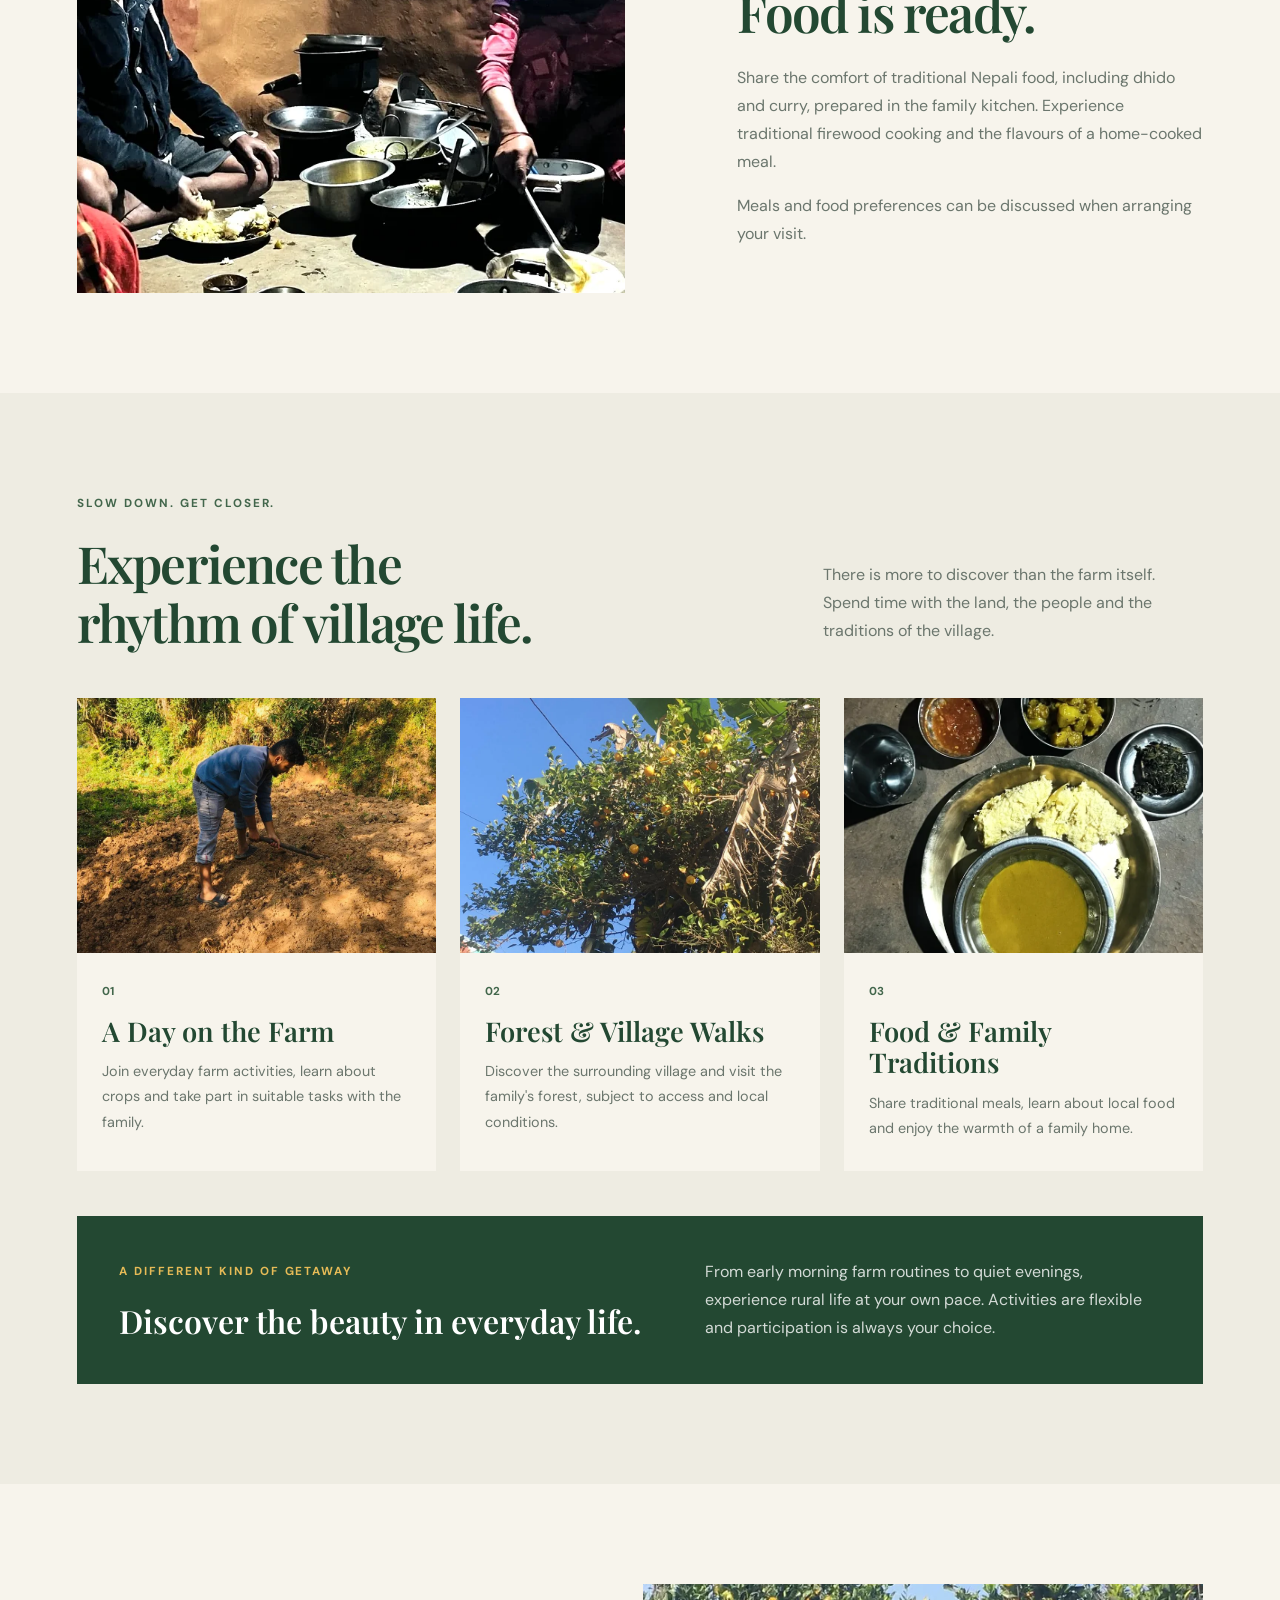
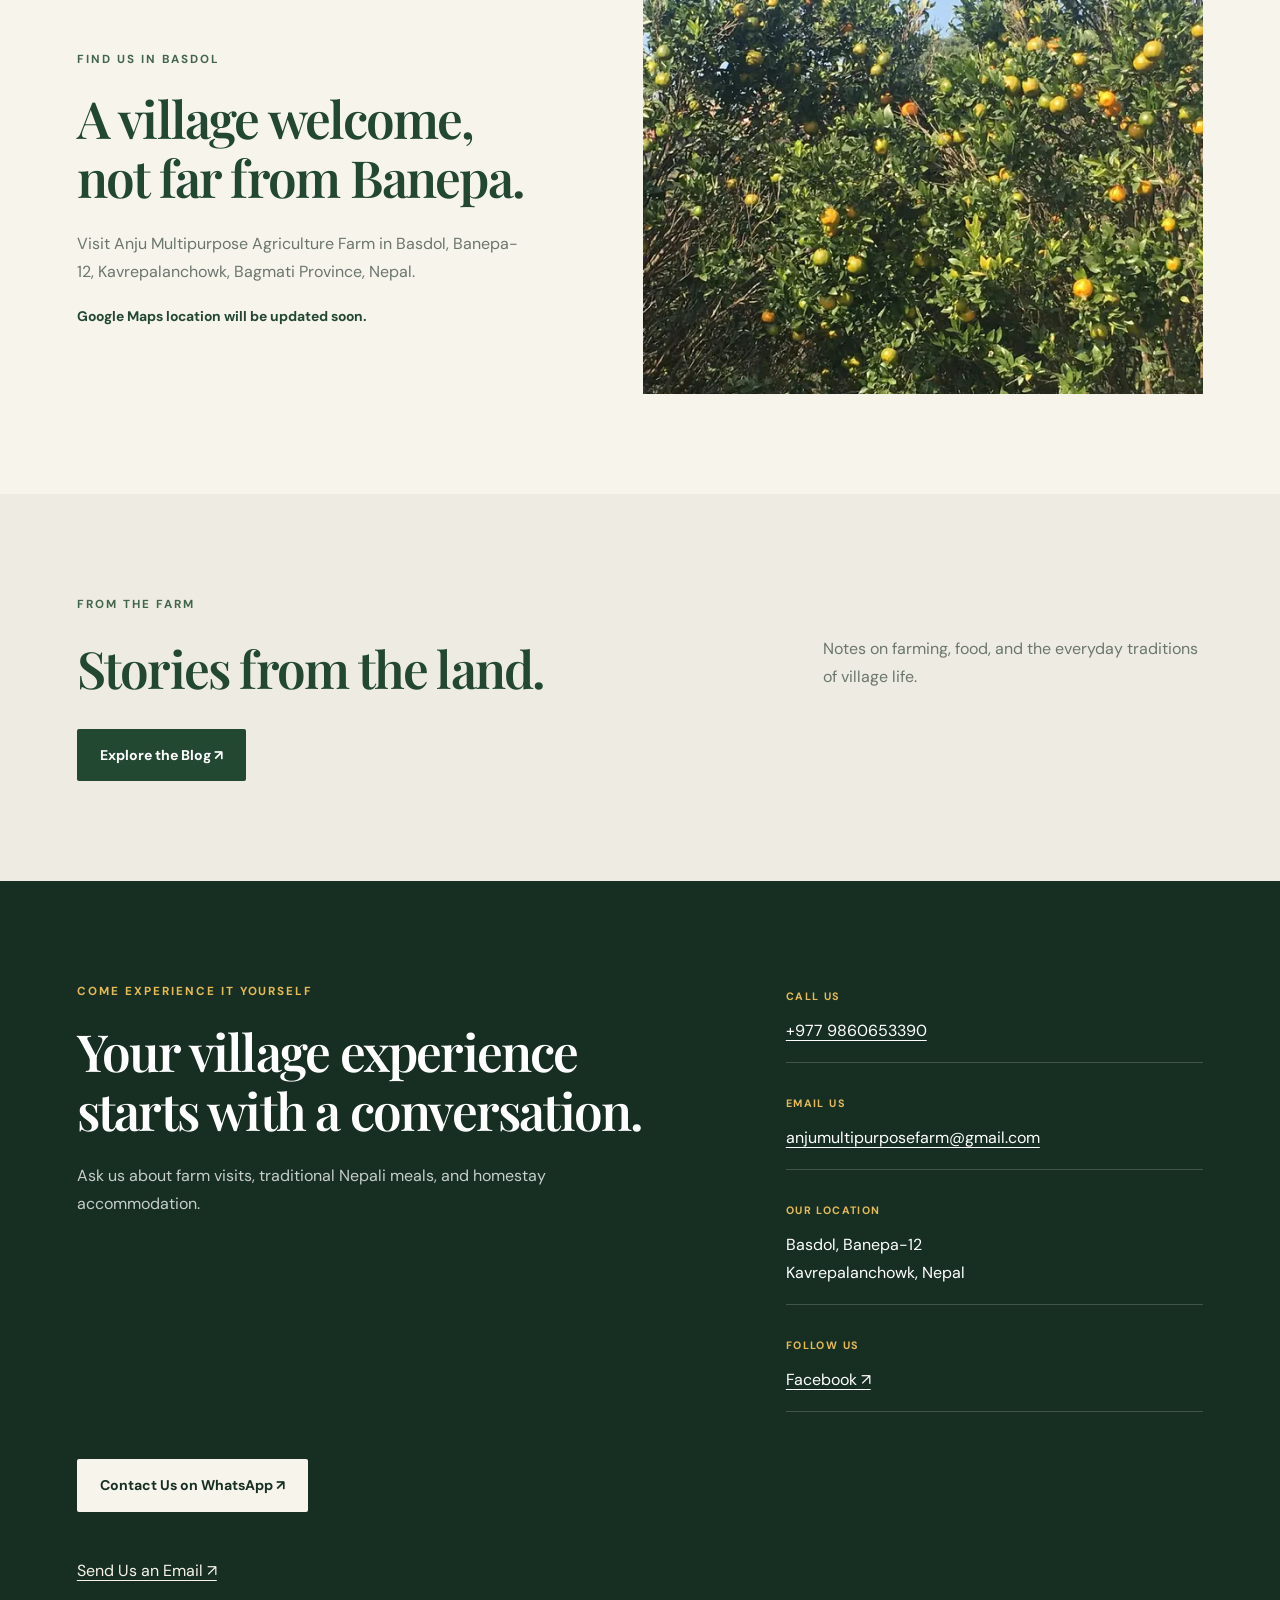
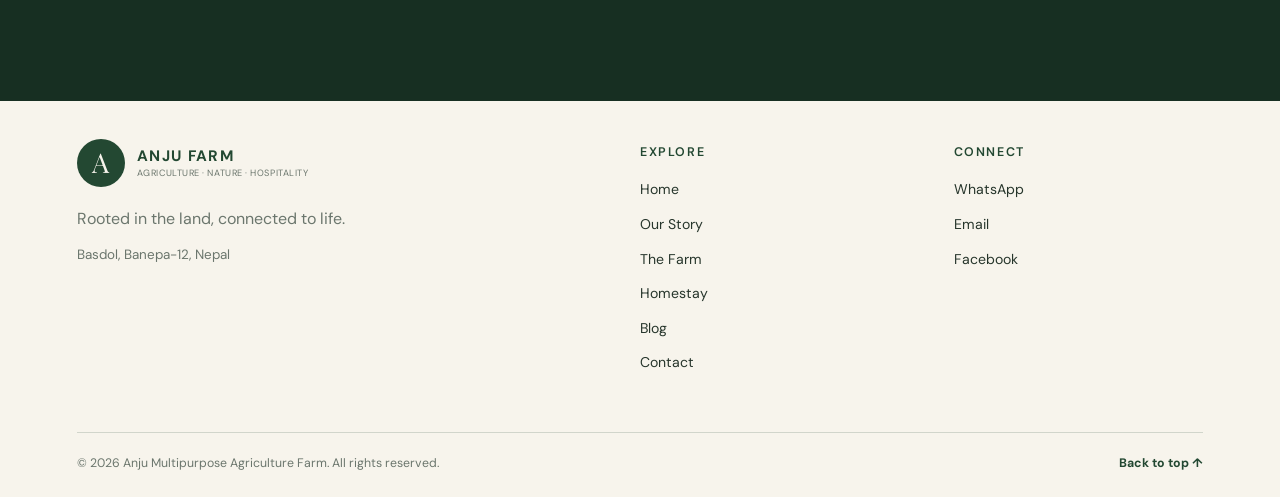
==== commit 7825ce0d: "perf(hero): use prioritized responsive HTML image for LCP" ====
--- a/index.html
+++ b/index.html
@@ -15,10 +15,11 @@
 <link href="images/favicon.svg" rel="icon" type="image/svg+xml"/>
 <link href="https://fonts.googleapis.com" rel="preconnect"/>
 <link crossorigin="" href="https://fonts.gstatic.com" rel="preconnect"/>
-<link href="https://fonts.googleapis.com/css2?family=DM+Sans:wght@400;500;600;700&amp;family=Playfair+Display:wght@500;600;700&amp;display=swap" rel="stylesheet"/>
+<link href="https://fonts.googleapis.com/css2?family=DM+Sans:wght@400;500;600;700&amp;family=Playfair+Display:wght@500;600;700&amp;family=Noto+Sans+Devanagari:wght@400;500;600;700&amp;display=swap" rel="stylesheet" media="print" onload="this.media='all'"/>
+<noscript><link href="https://fonts.googleapis.com/css2?family=DM+Sans:wght@400;500;600;700&amp;family=Playfair+Display:wght@500;600;700&amp;family=Noto+Sans+Devanagari:wght@400;500;600;700&amp;display=swap" rel="stylesheet"/></noscript>
 <link rel="preload" as="image" href="images/vegetable-fields-opt-1280.webp" media="(max-width: 800px)" fetchpriority="high"/>
 <link rel="preload" as="image" href="images/vegetable-fields-opt-1920.webp" media="(width > 800px)" fetchpriority="high"/>
-<link href="css/style.css?v=24e2" rel="stylesheet"/>
+<link href="css/style.css?v=24e3a" rel="stylesheet"/>
 <script defer="" src="js/script.js?v=ne-audit-fix-4"></script>
 <meta content="website" property="og:type"/><meta content="Anju Farm" property="og:site_name"/><meta content="https://www.anjumultipurposefarm.com.np/images/anju-farm-social-preview.jpg" property="og:image"/><meta content="1200" property="og:image:width"/><meta content="630" property="og:image:height"/><meta content="Green agricultural fields at Anju Farm in Basdol, Nepal" property="og:image:alt"/><meta content="summary_large_image" name="twitter:card"/><meta content="Anju Farm | Farm &amp; Homestay in Basdol, Nepal" name="twitter:title"/><meta content="Experience authentic Nepali village life at Anju Farm. Discover family farming, traditional home-cooked meals, and a welcoming homestay in Basdol, Banepa." name="twitter:description"/><meta content="https://www.anjumultipurposefarm.com.np/images/anju-farm-social-preview.jpg" name="twitter:image"/></head>
 <body>
@@ -46,7 +47,12 @@
 </header>
 <main>
 <section class="hero" id="home">
-<div class="hero-background hero-background-optimized"></div>
+<div class="hero-background hero-background-optimized hero-background-html" aria-hidden="true">
+<picture>
+<source media="(max-width: 800px)" srcset="images/vegetable-fields-opt-1280.webp"/>
+<img class="hero-image" src="images/vegetable-fields-opt-1920.webp" alt="" fetchpriority="high" loading="eager" width="1920" height="1080"/>
+</picture>
+</div>
 <div class="hero-content">
 <span class="eyebrow light-eyebrow" data-en="A FAMILY FARM IN BASDOL, NEPAL" data-ne="नेपालको बाँसडोलमा अवस्थित पारिवारिक कृषि फार्म">A FAMILY FARM IN BASDOL, NEPAL</span>
 <h1 data-en="More Than a Farm.&lt;br&gt;A Way of Life." data-ne="फार्म मात्र होइन।&lt;br&gt;जीवन जिउने एउटा शैली।">More Than a Farm.<br/>A Way of Life.</h1>
--- a/css/style.css
+++ b/css/style.css
@@ -1,4 +1,3 @@
-@import url("https://fonts.googleapis.com/css2?family=Noto+Sans+Devanagari:wght@400;500;600;700&display=swap");
 
 :root {
   --green: #234832;
